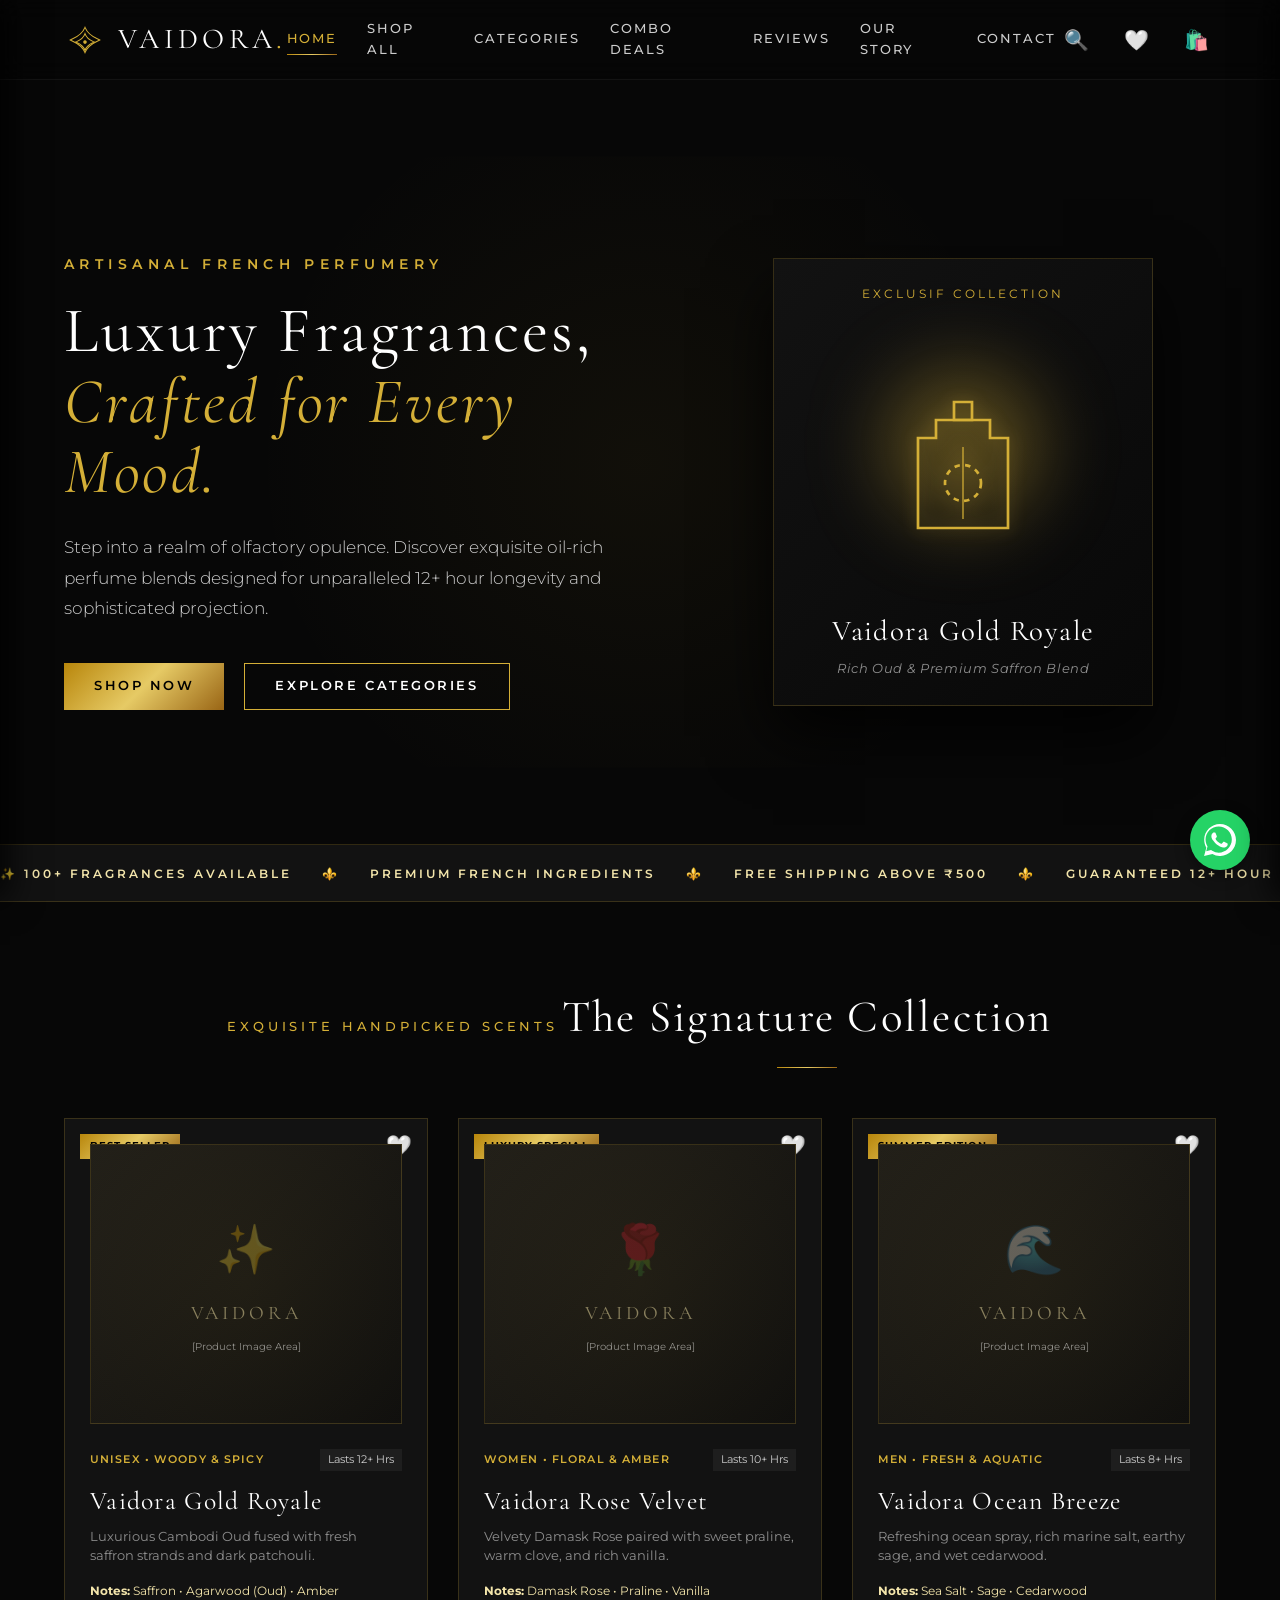
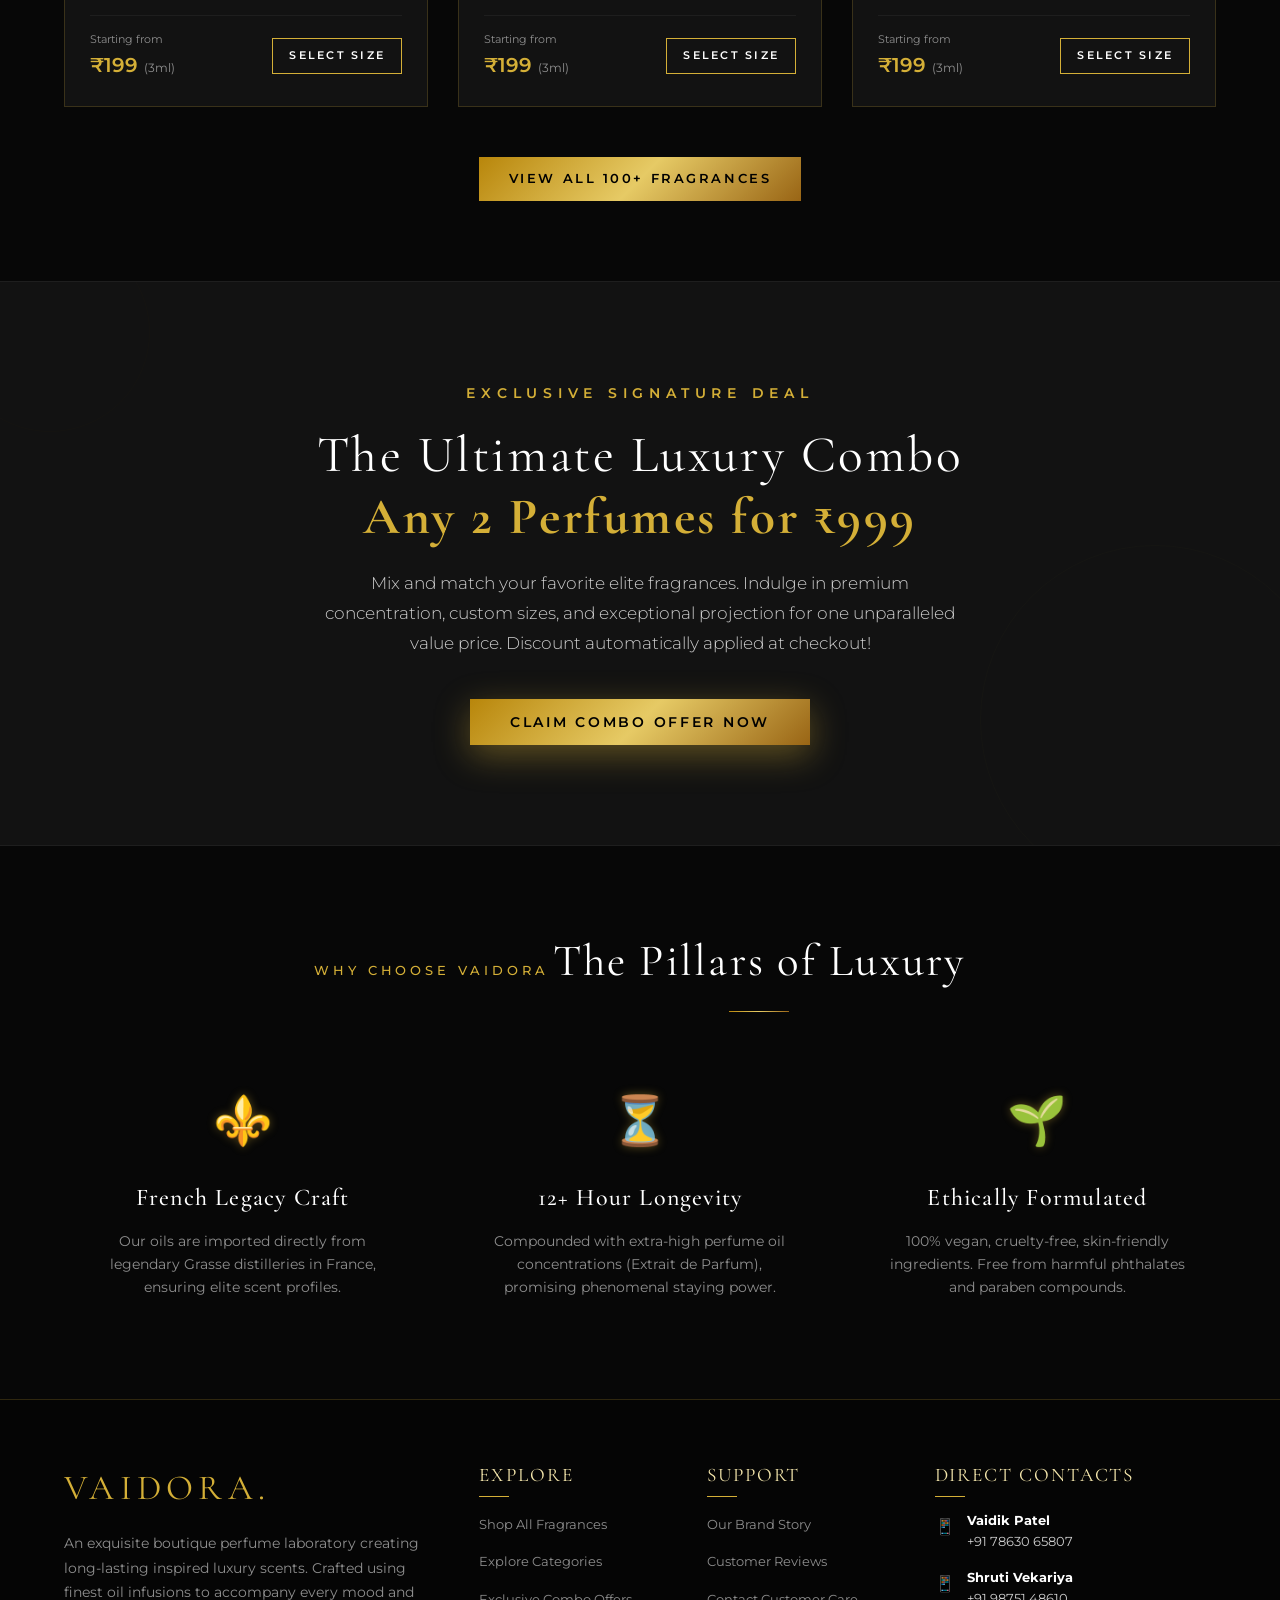
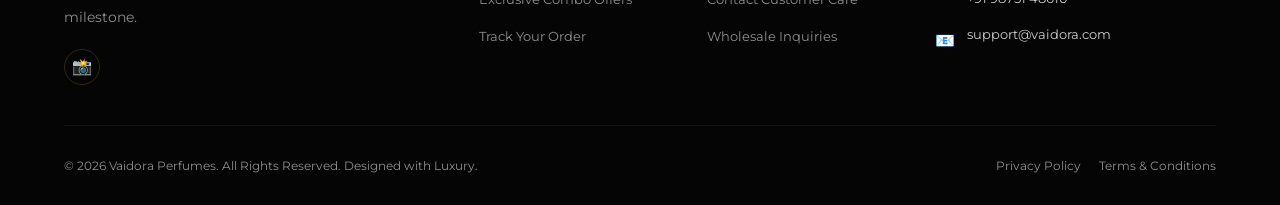
==== index.html @ 3ea2b698 "Move files to root of repository" ====
<!DOCTYPE html>
<html lang="en">
<head>
    <meta charset="UTF-8">
    <meta name="viewport" content="width=device-width, initial-scale=1.0">
    <title>Vaidora | Luxury Fragrances, Crafted for Every Mood</title>
    <meta name="description" content="Discover Vaidora's exquisite collection of premium, inspired, long-lasting luxury perfumes. Handcrafted fragrance blends of Oud, Rose, Amber & Fresh Citrus.">
    <!-- Premium Stylesheets -->
    <link rel="stylesheet" href="style.css">
</head>
<body>

    <!-- Unified Header -->
    <header>
        <div class="logo-container">
            <a href="index.html" style="display: flex; align-items: center; gap: 12px;">
                <!-- Decorative Gold Lotus Silhouette Inline SVG representing Logo -->
                <svg viewBox="0 0 100 100" style="width: 42px; height: 42px; fill: none; stroke: #D4AF37; stroke-width: 2.5;">
                    <path d="M50 20 C42 40 25 45 15 50 C25 55 42 60 50 80 C58 60 75 55 85 50 C75 45 58 40 50 20 Z" />
                    <path d="M50 35 C46 48 35 52 28 55 C35 58 46 62 50 75 C54 62 65 58 72 55 C65 52 54 48 50 35 Z" />
                    <circle cx="50" cy="55" r="3" fill="#D4AF37" />
                </svg>
                <div class="logo-text">Vaidora<span>.</span></div>
            </a>
        </div>

        <!-- Navigation Links -->
        <nav class="nav-menu">
            <a href="index.html" class="nav-link active">Home</a>
            <a href="shop.html" class="nav-link">Shop All</a>
            <a href="categories.html" class="nav-link">Categories</a>
            <a href="offers.html" class="nav-link">Combo Deals</a>
            <a href="reviews.html" class="nav-link">Reviews</a>
            <a href="about.html" class="nav-link">Our Story</a>
            <a href="contact.html" class="nav-link">Contact</a>
        </nav>

        <!-- Action Items -->
        <div class="header-actions">
            <button class="icon-btn search-trigger" aria-label="Search Collection">🔍</button>
            <button class="icon-btn wishlist-trigger" aria-label="Wishlist drawer">
                🤍<span class="badge wishlist-count">0</span>
            </button>
            <button class="icon-btn cart-trigger" aria-label="Cart drawer">
                🛍️<span class="badge cart-count">0</span>
            </button>
            <!-- Mobile Menu Toggle Button -->
            <button class="menu-toggle" aria-label="Toggle Navigation">
                <span></span>
                <span></span>
                <span></span>
            </button>
        </div>
    </header>

    <main>
        <!-- 1. Hero Section -->
        <section class="section section-dark" style="padding: 100px 5% 60px; min-height: 85vh; display: flex; align-items: center; position: relative; overflow: hidden; border-bottom:1px solid var(--border-gold);">
            <!-- Subtle Gold Radial Ambient Aura -->
            <div style="position: absolute; top: 50%; left: 50%; transform: translate(-50%, -50%); width: 80%; height: 80%; background: radial-gradient(circle, rgba(212, 175, 55, 0.05) 0%, transparent 65%); pointer-events: none; z-index: 1;"></div>
            
            <div style="width: 100%; display: grid; grid-template-columns: 1.2fr 1fr; gap: 40px; align-items: center; z-index: 2;">
                <div class="hero-left">
                    <span style="font-size: 0.85rem; color: var(--gold); text-transform: uppercase; letter-spacing: 0.4em; font-weight: 600; display: block; margin-bottom: 20px;">Artisanal French Perfumery</span>
                    <h1 style="font-size: clamp(3rem, 5vw, 4.8rem); line-height: 1.1; margin-bottom: 25px; color: var(--text-primary);">
                        Luxury Fragrances,<br>
                        <span style="color: var(--gold); font-style: italic;">Crafted for Every Mood.</span>
                    </h1>
                    <p style="font-size: 1.05rem; color: var(--text-secondary); max-width: 550px; margin-bottom: 40px; font-weight: 300; line-height: 1.8;">
                        Step into a realm of olfactory opulence. Discover exquisite oil-rich perfume blends designed for unparalleled 12+ hour longevity and sophisticated projection.
                    </p>
                    <div style="display: flex; gap: 20px; flex-wrap: wrap;">
                        <a href="shop.html" class="btn btn-primary">Shop Now</a>
                        <a href="categories.html" class="btn btn-secondary">Explore Categories</a>
                    </div>
                </div>

                <!-- Fallback Graphic Display for Perfume Hero bottle (Visual Placeholder) -->
                <div class="hero-right" style="position: relative; display: flex; justify-content: center;">
                    <div style="width: 380px; max-width: 100%; aspect-ratio: 0.85; border: 1px solid var(--border-gold); padding: 25px; background: linear-gradient(135deg, #121212 0%, #080808 100%); box-shadow: 0 30px 60px rgba(0,0,0,0.8); display: flex; flex-direction: column; justify-content: space-between; align-items: center; text-align: center; position: relative;">
                        <!-- Golden Glow behind visual -->
                        <div style="position:absolute; width:150px; height:150px; background:var(--gold-glow); filter:blur(40px); border-radius:50%; top:25%; pointer-events:none;"></div>
                        
                        <div style="font-size: 0.75rem; color: var(--gold); letter-spacing: 0.25em; text-transform: uppercase;">Exclusif Collection</div>
                        
                        <!-- Core elegant logo outline represent bottle shape inside -->
                        <div style="width: 180px; height: 180px; display:flex; align-items:center; justify-content:center; position:relative; margin: 20px 0;">
                            <svg viewBox="0 0 100 100" style="width: 100%; height: 100%; fill: none; stroke: #D4AF37; stroke-width: 1.5; filter: drop-shadow(0 0 8px var(--gold-glow));">
                                <path d="M35 30 L65 30 L65 40 L75 40 L75 90 L25 90 L25 40 L35 40 Z" />
                                <path d="M45 20 L55 20 L55 30 L45 30 Z" />
                                <circle cx="50" cy="65" r="10" stroke-dasharray="3" />
                                <path d="M50 45 L50 85" stroke-width="0.7" />
                            </svg>
                        </div>
                        
                        <div>
                            <h3 style="font-size: 1.8rem; color: var(--text-primary); margin-bottom: 5px;">Vaidora Gold Royale</h3>
                            <p style="font-size: 0.8rem; color: var(--text-muted); font-style: italic; letter-spacing: 0.05em;">Rich Oud & Premium Saffron Blend</p>
                        </div>
                    </div>
                </div>
            </div>
        </section>

        <!-- 2. Scrolling Credentials Highlight Ribbon -->
        <div style="background: var(--bg-card); border-bottom: 1px solid var(--border-gold); padding: 15px 0; overflow: hidden; white-space: nowrap;">
            <div style="display: inline-block; animation: scrollText 30s linear infinite; font-size: 0.75rem; font-weight: 600; letter-spacing: 0.25em; text-transform: uppercase; color: var(--gold-light);">
                ✨ 100+ FRAGRANCES AVAILABLE &nbsp;&nbsp;&nbsp;&nbsp;⚜️&nbsp;&nbsp;&nbsp;&nbsp;
                PREMIUM FRENCH INGREDIENTS &nbsp;&nbsp;&nbsp;&nbsp;⚜️&nbsp;&nbsp;&nbsp;&nbsp;
                FREE SHIPPING ABOVE ₹500 &nbsp;&nbsp;&nbsp;&nbsp;⚜️&nbsp;&nbsp;&nbsp;&nbsp;
                GUARANTEED 12+ HOUR LONGEVITY &nbsp;&nbsp;&nbsp;&nbsp;⚜️&nbsp;&nbsp;&nbsp;&nbsp;
                CASH ON DELIVERY (COD) AVAILABLE &nbsp;&nbsp;&nbsp;&nbsp;⚜️&nbsp;&nbsp;&nbsp;&nbsp;
                ✨ 100+ FRAGRANCES AVAILABLE &nbsp;&nbsp;&nbsp;&nbsp;⚜️&nbsp;&nbsp;&nbsp;&nbsp;
                PREMIUM FRENCH INGREDIENTS &nbsp;&nbsp;&nbsp;&nbsp;⚜️&nbsp;&nbsp;&nbsp;&nbsp;
                FREE SHIPPING ABOVE ₹500 &nbsp;&nbsp;&nbsp;&nbsp;⚜️&nbsp;&nbsp;&nbsp;&nbsp;
                GUARANTEED 12+ HOUR LONGEVITY
            </div>
        </div>
        
        <style>
            @keyframes scrollText {
                0% { transform: translate3d(0, 0, 0); }
                100% { transform: translate3d(-50%, 0, 0); }
            }
        </style>

        <!-- 3. Featured Bestsellers Section -->
        <section class="section section-dark">
            <div class="section-header">
                <span class="section-subtitle">Exquisite Handpicked Scents</span>
                <h2 class="section-title">The Signature Collection</h2>
            </div>

            <!-- Hand-crafted premium products catalog preview -->
            <div style="display: grid; grid-template-columns: repeat(auto-fit, minmax(300px, 1fr)); gap: 30px; margin-bottom: 50px;">
                <!-- Product Card 1: Gold Royale -->
                <div style="background: var(--bg-card); border: 1px solid var(--border-gold); padding: 25px; display: flex; flex-direction: column; justify-content: space-between; transition: var(--transition-smooth); position:relative;" onmouseover="this.style.borderColor='var(--gold)';" onmouseout="this.style.borderColor='var(--border-gold)';">
                    <span style="position: absolute; top: 15px; left: 15px; background: var(--gold-gradient); color: #000; font-size: 0.65rem; font-weight: 700; padding: 4px 10px; letter-spacing: 0.1em; text-transform: uppercase;">Best Seller</span>
                    <button class="wishlist-btn" onclick="toggleWishlist('gold_royale')" data-id="gold_royale" style="position: absolute; top: 15px; right: 15px; background: none; border: none; font-size: 1.3rem; cursor: pointer; color: white;">🤍</button>
                    
                    <div style="height: 280px; margin-bottom: 25px;">
                        <div class="perfume-placeholder">
                            <span class="placeholder-icon">✨</span>
                            <span class="placeholder-brand">Vaidora</span>
                            <div style="font-size: 0.65rem; color:var(--text-muted); margin-top:10px;">[Product Image Area]</div>
                        </div>
                    </div>

                    <div>
                        <div style="display: flex; justify-content: space-between; align-items: center; margin-bottom: 10px;">
                            <span style="font-size: 0.7rem; color: var(--gold); font-weight: 600; letter-spacing: 0.1em; text-transform: uppercase;">Unisex • Woody & Spicy</span>
                            <span style="font-size: 0.7rem; background:rgba(255,255,255,0.05); padding: 2px 8px; color: var(--text-secondary);">Lasts 12+ Hrs</span>
                        </div>
                        
                        <h3 style="font-size: 1.6rem; color: var(--text-primary); margin-bottom: 5px;">Vaidora Gold Royale</h3>
                        <p style="font-size: 0.8rem; color: var(--text-muted); margin-bottom: 15px; line-height: 1.5;">Luxurious Cambodi Oud fused with fresh saffron strands and dark patchouli.</p>
                        
                        <div style="font-size:0.75rem; color:var(--gold-light); margin-bottom:15px;">
                            <b>Notes:</b> Saffron • Agarwood (Oud) • Amber
                        </div>

                        <!-- Price display based on 3ml -->
                        <div style="display: flex; justify-content: space-between; align-items: center; padding-top: 15px; border-top: 1px solid var(--border-dark);">
                            <div>
                                <span style="font-size: 0.7rem; color: var(--text-muted); display: block;">Starting from</span>
                                <span style="font-size: 1.25rem; color: var(--gold); font-weight: 600;">₹199 <span style="font-size:0.75rem; color:var(--text-muted); font-weight:400;">(3ml)</span></span>
                            </div>
                            <a href="shop.html" class="btn btn-secondary" style="padding: 8px 16px; font-size: 0.7rem;">Select Size</a>
                        </div>
                    </div>
                </div>

                <!-- Product Card 2: Rose Velvet -->
                <div style="background: var(--bg-card); border: 1px solid var(--border-gold); padding: 25px; display: flex; flex-direction: column; justify-content: space-between; transition: var(--transition-smooth); position:relative;" onmouseover="this.style.borderColor='var(--gold)';" onmouseout="this.style.borderColor='var(--border-gold)';">
                    <span style="position: absolute; top: 15px; left: 15px; background: var(--gold-gradient); color: #000; font-size: 0.65rem; font-weight: 700; padding: 4px 10px; letter-spacing: 0.1em; text-transform: uppercase;">Luxury Special</span>
                    <button class="wishlist-btn" onclick="toggleWishlist('rose_velvet')" data-id="rose_velvet" style="position: absolute; top: 15px; right: 15px; background: none; border: none; font-size: 1.3rem; cursor: pointer; color: white;">🤍</button>

                    <div style="height: 280px; margin-bottom: 25px;">
                        <div class="perfume-placeholder">
                            <span class="placeholder-icon">🌹</span>
                            <span class="placeholder-brand">Vaidora</span>
                            <div style="font-size: 0.65rem; color:var(--text-muted); margin-top:10px;">[Product Image Area]</div>
                        </div>
                    </div>

                    <div>
                        <div style="display: flex; justify-content: space-between; align-items: center; margin-bottom: 10px;">
                            <span style="font-size: 0.7rem; color: var(--gold); font-weight: 600; letter-spacing: 0.1em; text-transform: uppercase;">Women • Floral & Amber</span>
                            <span style="font-size: 0.7rem; background:rgba(255,255,255,0.05); padding: 2px 8px; color: var(--text-secondary);">Lasts 10+ Hrs</span>
                        </div>
                        
                        <h3 style="font-size: 1.6rem; color: var(--text-primary); margin-bottom: 5px;">Vaidora Rose Velvet</h3>
                        <p style="font-size: 0.8rem; color: var(--text-muted); margin-bottom: 15px; line-height: 1.5;">Velvety Damask Rose paired with sweet praline, warm clove, and rich vanilla.</p>
                        
                        <div style="font-size:0.75rem; color:var(--gold-light); margin-bottom:15px;">
                            <b>Notes:</b> Damask Rose • Praline • Vanilla
                        </div>

                        <div style="display: flex; justify-content: space-between; align-items: center; padding-top: 15px; border-top: 1px solid var(--border-dark);">
                            <div>
                                <span style="font-size: 0.7rem; color: var(--text-muted); display: block;">Starting from</span>
                                <span style="font-size: 1.25rem; color: var(--gold); font-weight: 600;">₹199 <span style="font-size:0.75rem; color:var(--text-muted); font-weight:400;">(3ml)</span></span>
                            </div>
                            <a href="shop.html" class="btn btn-secondary" style="padding: 8px 16px; font-size: 0.7rem;">Select Size</a>
                        </div>
                    </div>
                </div>

                <!-- Product Card 3: Ocean Breeze -->
                <div style="background: var(--bg-card); border: 1px solid var(--border-gold); padding: 25px; display: flex; flex-direction: column; justify-content: space-between; transition: var(--transition-smooth); position:relative;" onmouseover="this.style.borderColor='var(--gold)';" onmouseout="this.style.borderColor='var(--border-gold)';">
                    <span style="position: absolute; top: 15px; left: 15px; background: var(--gold-gradient); color: #000; font-size: 0.65rem; font-weight: 700; padding: 4px 10px; letter-spacing: 0.1em; text-transform: uppercase;">Summer Edition</span>
                    <button class="wishlist-btn" onclick="toggleWishlist('ocean_breeze')" data-id="ocean_breeze" style="position: absolute; top: 15px; right: 15px; background: none; border: none; font-size: 1.3rem; cursor: pointer; color: white;">🤍</button>

                    <div style="height: 280px; margin-bottom: 25px;">
                        <div class="perfume-placeholder">
                            <span class="placeholder-icon">🌊</span>
                            <span class="placeholder-brand">Vaidora</span>
                            <div style="font-size: 0.65rem; color:var(--text-muted); margin-top:10px;">[Product Image Area]</div>
                        </div>
                    </div>

                    <div>
                        <div style="display: flex; justify-content: space-between; align-items: center; margin-bottom: 10px;">
                            <span style="font-size: 0.7rem; color: var(--gold); font-weight: 600; letter-spacing: 0.1em; text-transform: uppercase;">Men • Fresh & Aquatic</span>
                            <span style="font-size: 0.7rem; background:rgba(255,255,255,0.05); padding: 2px 8px; color: var(--text-secondary);">Lasts 8+ Hrs</span>
                        </div>
                        
                        <h3 style="font-size: 1.6rem; color: var(--text-primary); margin-bottom: 5px;">Vaidora Ocean Breeze</h3>
                        <p style="font-size: 0.8rem; color: var(--text-muted); margin-bottom: 15px; line-height: 1.5;">Refreshing ocean spray, rich marine salt, earthy sage, and wet cedarwood.</p>
                        
                        <div style="font-size:0.75rem; color:var(--gold-light); margin-bottom:15px;">
                            <b>Notes:</b> Sea Salt • Sage • Cedarwood
                        </div>

                        <div style="display: flex; justify-content: space-between; align-items: center; padding-top: 15px; border-top: 1px solid var(--border-dark);">
                            <div>
                                <span style="font-size: 0.7rem; color: var(--text-muted); display: block;">Starting from</span>
                                <span style="font-size: 1.25rem; color: var(--gold); font-weight: 600;">₹199 <span style="font-size:0.75rem; color:var(--text-muted); font-weight:400;">(3ml)</span></span>
                            </div>
                            <a href="shop.html" class="btn btn-secondary" style="padding: 8px 16px; font-size: 0.7rem;">Select Size</a>
                        </div>
                    </div>
                </div>
            </div>

            <div style="text-align: center;">
                <a href="shop.html" class="btn btn-primary">View All 100+ Fragrances</a>
            </div>
        </section>

        <!-- 4. Dynamic Promo Offer Banner (2 Perfumes for ₹999) -->
        <section class="section section-alt" style="position: relative; overflow: hidden; padding: 100px 5%;">
            <!-- Visual ambient decoration -->
            <div style="position: absolute; right: -50px; bottom: -50px; width: 350px; height: 350px; border: 1px solid var(--border-gold); border-radius: 50%; opacity: 0.1; pointer-events: none;"></div>
            <div style="position: absolute; left: -50px; top: -50px; width: 200px; height: 200px; border: 1px solid var(--border-gold); border-radius: 50%; opacity: 0.05; pointer-events: none;"></div>

            <div style="max-width: 900px; margin: 0 auto; text-align: center; position: z-index: 2;">
                <span style="font-size: 0.9rem; color: var(--gold); text-transform: uppercase; letter-spacing: 0.4em; font-weight: 600; display: block; margin-bottom: 20px;">Exclusive Signature Deal</span>
                
                <h2 style="font-size: clamp(2.2rem, 4vw, 3.8rem); line-height: 1.2; margin-bottom: 20px; font-family: var(--font-heading); color: var(--text-primary);">
                    The Ultimate Luxury Combo<br>
                    <span style="color: var(--gold); font-weight:700;">Any 2 Perfumes for ₹999</span>
                </h2>
                
                <p style="font-size: 1.05rem; color: var(--text-secondary); max-width: 650px; margin: 0 auto 40px; font-weight: 300; line-height: 1.8;">
                    Mix and match your favorite elite fragrances. Indulge in premium concentration, custom sizes, and exceptional projection for one unparalleled value price. Discount automatically applied at checkout!
                </p>

                <button onclick="triggerComboPromo()" class="btn btn-primary" style="padding: 15px 40px; font-size: 0.85rem; box-shadow: 0 10px 35px var(--gold-glow);">Claim Combo Offer Now</button>
            </div>
        </section>

        <!-- JavaScript helper to auto apply the combo deal and redirect -->
        <script>
            function triggerComboPromo() {
                // Set the active coupon in local storage
                localStorage.setItem("vaidora_active_coupon", "VAIDORA2");
                // Redirect user to the shop page
                window.location.href = "shop.html?promoApplied=VAIDORA2";
            }
        </script>

        <!-- 5. Brand Ethos Section -->
        <section class="section section-dark">
            <div class="section-header">
                <span class="section-subtitle">Why Choose Vaidora</span>
                <h2 class="section-title">The Pillars of Luxury</h2>
            </div>

            <div style="display: grid; grid-template-columns: repeat(auto-fit, minmax(250px, 1fr)); gap: 40px; text-align: center;">
                <!-- Pillar 1 -->
                <div style="padding: 20px;">
                    <div style="font-size: 3rem; color: var(--gold); margin-bottom: 20px; text-shadow: 0 0 10px var(--gold-glow);">⚜️</div>
                    <h3 style="font-size: 1.5rem; color: var(--text-primary); margin-bottom: 12px; font-weight: 500;">French Legacy Craft</h3>
                    <p style="font-size: 0.85rem; color: var(--text-muted); line-height: 1.7;">Our oils are imported directly from legendary Grasse distilleries in France, ensuring elite scent profiles.</p>
                </div>
                <!-- Pillar 2 -->
                <div style="padding: 20px;">
                    <div style="font-size: 3rem; color: var(--gold); margin-bottom: 20px; text-shadow: 0 0 10px var(--gold-glow);">⏳</div>
                    <h3 style="font-size: 1.5rem; color: var(--text-primary); margin-bottom: 12px; font-weight: 500;">12+ Hour Longevity</h3>
                    <p style="font-size: 0.85rem; color: var(--text-muted); line-height: 1.7;">Compounded with extra-high perfume oil concentrations (Extrait de Parfum), promising phenomenal staying power.</p>
                </div>
                <!-- Pillar 3 -->
                <div style="padding: 20px;">
                    <div style="font-size: 3rem; color: var(--gold); margin-bottom: 20px; text-shadow: 0 0 10px var(--gold-glow);">🌱</div>
                    <h3 style="font-size: 1.5rem; color: var(--text-primary); margin-bottom: 12px; font-weight: 500;">Ethically Formulated</h3>
                    <p style="font-size: 0.85rem; color: var(--text-muted); line-height: 1.7;">100% vegan, cruelty-free, skin-friendly ingredients. Free from harmful phthalates and paraben compounds.</p>
                </div>
            </div>
        </section>
    </main>

    <!-- Unified Footer -->
    <footer>
        <div class="footer-grid">
            <!-- Col 1: Brand Info -->
            <div class="footer-about">
                <div class="footer-logo">Vaidora<span>.</span></div>
                <p>An exquisite boutique perfume laboratory creating long-lasting inspired luxury scents. Crafted using finest oil infusions to accompany every mood and milestone.</p>
                <div class="social-links">
                    <a href="https://instagram.com/vaidora.perfume" target="_blank" class="social-btn" aria-label="Follow us on Instagram">📸</a>
                </div>
            </div>
            
            <!-- Col 2: Navigation Links -->
            <div>
                <h4 class="footer-title">Explore</h4>
                <ul class="footer-links">
                    <li><a href="shop.html">Shop All Fragrances</a></li>
                    <li><a href="categories.html">Explore Categories</a></li>
                    <li><a href="offers.html">Exclusive Combo Offers</a></li>
                    <li><a href="tracking.html">Track Your Order</a></li>
                </ul>
            </div>

            <!-- Col 3: Customer Care -->
            <div>
                <h4 class="footer-title">Support</h4>
                <ul class="footer-links">
                    <li><a href="about.html">Our Brand Story</a></li>
                    <li><a href="reviews.html">Customer Reviews</a></li>
                    <li><a href="contact.html">Contact Customer Care</a></li>
                    <li><a href="contact.html">Wholesale Inquiries</a></li>
                </ul>
            </div>

            <!-- Col 4: Contacts & Address -->
            <div>
                <h4 class="footer-title">Direct Contacts</h4>
                <div class="footer-contact-item">
                    <span class="footer-contact-icon">📱</span>
                    <div>
                        <strong style="display:block; color:var(--text-primary); font-size:0.8rem;">Vaidik Patel</strong>
                        <a href="https://wa.me/917863065807" target="_blank" style="font-size:0.8rem;">+91 78630 65807</a>
                    </div>
                </div>
                <div class="footer-contact-item">
                    <span class="footer-contact-icon">📱</span>
                    <div>
                        <strong style="display:block; color:var(--text-primary); font-size:0.8rem;">Shruti Vekariya</strong>
                        <a href="https://wa.me/919875148610" target="_blank" style="font-size:0.8rem;">+91 98751 48610</a>
                    </div>
                </div>
                <div class="footer-contact-item" style="margin-top:15px;">
                    <span class="footer-contact-icon">📧</span>
                    <a href="mailto:support@vaidora.com" style="font-size:0.8rem;">support@vaidora.com</a>
                </div>
            </div>
        </div>

        <div class="footer-bottom">
            <p>&copy; 2026 Vaidora Perfumes. All Rights Reserved. Designed with Luxury.</p>
            <p>
                <a href="#" style="margin-right:15px;">Privacy Policy</a>
                <a href="#">Terms & Conditions</a>
            </p>
        </div>
    </footer>

    <!-- Shared Scripts -->
    <script src="shared.js"></script>
</body>
</html>
---- style.css ----
/* 
   Vaidora Luxury Perfume Store
   Global Design System & Stylesheet (Vanilla CSS)
*/

@import url('https://fonts.googleapis.com/css2?family=Cormorant+Garamond:ital,wght@0,300;0,400;0,600;0,700;1,400&family=Montserrat:wght@200;300;400;500;600;700&display=swap');

:root {
    /* Color Palette */
    --bg-dark: #070707;
    --bg-card: #121212;
    --bg-card-hover: #1c1c1c;
    --bg-input: #151515;
    
    --gold: #D4AF37;
    --gold-light: #F3E5AB;
    --gold-dark: #AA7C11;
    --gold-glow: rgba(212, 175, 55, 0.4);
    
    --gold-gradient: linear-gradient(135deg, #b8860b 0%, #e6ca65 50%, #996515 100%);
    --dark-gradient: linear-gradient(180deg, #121212 0%, #070707 100%);
    
    --text-primary: #FFFFFF;
    --text-secondary: #CCCCCC;
    --text-muted: #8E8E8E;
    
    --border-gold: rgba(212, 175, 55, 0.2);
    --border-gold-focus: rgba(212, 175, 55, 0.6);
    --border-dark: rgba(255, 255, 255, 0.05);
    
    /* Fonts */
    --font-heading: 'Cormorant Garamond', serif;
    --font-body: 'Montserrat', sans-serif;
    
    /* Transition times */
    --transition-smooth: all 0.4s cubic-bezier(0.25, 0.8, 0.25, 1);
    --transition-fast: all 0.2s ease;
    
    /* Z-index levels */
    --z-header: 100;
    --z-drawer: 200;
    --z-modal: 300;
    --z-toast: 400;
}

/* Base Resets */
* {
    margin: 0;
    padding: 0;
    box-sizing: border-box;
}

html {
    scroll-behavior: smooth;
    font-size: 16px;
    background-color: var(--bg-dark);
    color: var(--text-primary);
}

body {
    font-family: var(--font-body);
    line-height: 1.6;
    overflow-x: hidden;
}

/* Typography styles */
h1, h2, h3, h4, h5, h6 {
    font-family: var(--font-heading);
    font-weight: 400;
    letter-spacing: 0.05em;
    color: var(--text-primary);
}

a {
    color: inherit;
    text-decoration: none;
    transition: var(--transition-fast);
}

img {
    max-width: 100%;
    height: auto;
    display: block;
}

/* Dynamic Image Placeholder Styles (For Luxury Fallback) */
.perfume-placeholder {
    width: 100%;
    height: 100%;
    background: linear-gradient(135deg, #1f1d18 0%, #0d0d0d 100%);
    border: 1px solid var(--border-gold);
    display: flex;
    flex-direction: column;
    align-items: center;
    justify-content: center;
    position: relative;
    overflow: hidden;
    aspect-ratio: 1;
}

.perfume-placeholder::after {
    content: '';
    position: absolute;
    top: -50%;
    left: -50%;
    width: 200%;
    height: 200%;
    background: radial-gradient(circle, rgba(212,175,55,0.06) 0%, transparent 70%);
    pointer-events: none;
}

.placeholder-icon {
    font-family: var(--font-heading);
    font-size: 3rem;
    color: var(--gold);
    opacity: 0.3;
    margin-bottom: 0.5rem;
}

.placeholder-brand {
    font-family: var(--font-heading);
    font-size: 1.2rem;
    letter-spacing: 0.2em;
    color: var(--gold-light);
    opacity: 0.5;
    text-transform: uppercase;
}

/* Sticky Header with Backdrop Blur */
header {
    position: fixed;
    top: 0;
    left: 0;
    width: 100%;
    height: 80px;
    background: rgba(7, 7, 7, 0.85);
    backdrop-filter: blur(12px);
    -webkit-backdrop-filter: blur(12px);
    border-bottom: 1px solid var(--border-dark);
    display: flex;
    align-items: center;
    justify-content: space-between;
    padding: 0 5%;
    z-index: var(--z-header);
    transition: var(--transition-smooth);
}

header.scrolled {
    height: 70px;
    background: rgba(7, 7, 7, 0.95);
    box-shadow: 0 10px 30px rgba(0,0,0,0.5);
    border-bottom: 1px solid var(--border-gold);
}

.logo-container {
    display: flex;
    align-items: center;
    gap: 10px;
}

.logo-img {
    height: 45px;
    width: auto;
    object-fit: contain;
}

.logo-text {
    font-family: var(--font-heading);
    font-size: 1.8rem;
    letter-spacing: 0.15em;
    font-weight: 400;
    color: var(--text-primary);
    text-transform: uppercase;
}

.logo-text span {
    color: var(--gold);
}

/* Nav Menu */
.nav-menu {
    display: flex;
    align-items: center;
    gap: 30px;
}

.nav-link {
    font-size: 0.8rem;
    font-weight: 500;
    letter-spacing: 0.15em;
    text-transform: uppercase;
    color: var(--text-secondary);
    position: relative;
    padding: 5px 0;
}

.nav-link::after {
    content: '';
    position: absolute;
    bottom: 0;
    left: 0;
    width: 0;
    height: 1px;
    background: var(--gold-gradient);
    transition: var(--transition-smooth);
}

.nav-link:hover {
    color: var(--gold);
}

.nav-link:hover::after,
.nav-link.active::after {
    width: 100%;
}

.nav-link.active {
    color: var(--gold);
}

/* Header Utilities */
.header-actions {
    display: flex;
    align-items: center;
    gap: 20px;
}

.icon-btn {
    background: none;
    border: none;
    color: var(--text-primary);
    font-size: 1.25rem;
    cursor: pointer;
    position: relative;
    transition: var(--transition-fast);
    display: flex;
    align-items: center;
    justify-content: center;
    width: 40px;
    height: 40px;
    border-radius: 50%;
    border: 1px solid transparent;
}

.icon-btn:hover {
    color: var(--gold);
    border-color: var(--border-gold);
    background: rgba(212, 175, 55, 0.05);
}

.badge {
    position: absolute;
    top: 2px;
    right: 2px;
    background: var(--gold-gradient);
    color: var(--bg-dark);
    font-size: 0.7rem;
    font-weight: 700;
    width: 18px;
    height: 18px;
    border-radius: 50%;
    display: flex;
    align-items: center;
    justify-content: center;
    border: 1px solid var(--bg-dark);
}

/* Hamburger menu */
.menu-toggle {
    display: none;
    flex-direction: column;
    justify-content: space-between;
    width: 24px;
    height: 18px;
    background: none;
    border: none;
    cursor: pointer;
}

.menu-toggle span {
    display: block;
    width: 100%;
    height: 2px;
    background-color: var(--text-primary);
    transition: var(--transition-fast);
}

/* Universal Page Containers */
main {
    margin-top: 80px; /* Accounts for fixed header */
    min-height: calc(100vh - 80px - 350px); /* 350px footer estimate */
}

/* Premium Buttons & CTAs */
.btn {
    display: inline-flex;
    align-items: center;
    justify-content: center;
    padding: 12px 30px;
    font-family: var(--font-body);
    font-size: 0.8rem;
    font-weight: 600;
    letter-spacing: 0.2em;
    text-transform: uppercase;
    border-radius: 0;
    cursor: pointer;
    transition: var(--transition-smooth);
    position: relative;
    overflow: hidden;
}

.btn-primary {
    background: var(--gold-gradient);
    color: #000;
    border: none;
}

.btn-primary::before {
    content: '';
    position: absolute;
    top: 0;
    left: -100%;
    width: 100%;
    height: 100%;
    background: linear-gradient(90deg, transparent, rgba(255, 255, 255, 0.4), transparent);
    transition: 0.5s;
}

.btn-primary:hover::before {
    left: 100%;
}

.btn-primary:hover {
    box-shadow: 0 0 20px var(--gold-glow);
    transform: translateY(-2px);
}

.btn-secondary {
    background: transparent;
    color: var(--text-primary);
    border: 1px solid var(--gold);
}

.btn-secondary:hover {
    background: var(--gold);
    color: #000;
    box-shadow: 0 0 15px var(--gold-glow);
    transform: translateY(-2px);
}

.btn-link {
    background: transparent;
    color: var(--gold);
    border: none;
    border-bottom: 1px solid var(--gold);
    padding: 2px 0;
    font-size: 0.75rem;
    letter-spacing: 0.1em;
}

.btn-link:hover {
    color: var(--gold-light);
    border-color: var(--gold-light);
}

/* Luxury Sections Styling */
.section {
    padding: 80px 5%;
}

.section-dark {
    background-color: var(--bg-dark);
}

.section-alt {
    background-color: var(--bg-card);
    border-top: 1px solid var(--border-dark);
    border-bottom: 1px solid var(--border-dark);
}

.section-header {
    text-align: center;
    margin-bottom: 50px;
    position: relative;
}

.section-subtitle {
    font-size: 0.8rem;
    color: var(--gold);
    text-transform: uppercase;
    letter-spacing: 0.3em;
    margin-bottom: 10px;
    font-weight: 500;
}

.section-title {
    font-size: 2.8rem;
    color: var(--text-primary);
    position: relative;
    display: inline-block;
    padding-bottom: 15px;
}

.section-title::after {
    content: '';
    position: absolute;
    bottom: 0;
    left: 50%;
    transform: translateX(-50%);
    width: 60px;
    height: 1px;
    background: var(--gold-gradient);
}

/* Sliding Side Drawers (Cart and Wishlist) */
.drawer-overlay {
    position: fixed;
    top: 0;
    left: 0;
    width: 100%;
    height: 100%;
    background: rgba(0, 0, 0, 0.7);
    backdrop-filter: blur(5px);
    z-index: var(--z-drawer);
    opacity: 0;
    pointer-events: none;
    transition: var(--transition-smooth);
}

.drawer-overlay.active {
    opacity: 1;
    pointer-events: auto;
}

.drawer {
    position: fixed;
    top: 0;
    right: -450px;
    width: 450px;
    max-width: 100%;
    height: 100%;
    background: var(--bg-card);
    border-left: 1px solid var(--border-gold);
    box-shadow: -10px 0 30px rgba(0, 0, 0, 0.8);
    z-index: calc(var(--z-drawer) + 1);
    display: flex;
    flex-direction: column;
    transition: var(--transition-smooth);
}

.drawer.active {
    right: 0;
}

.drawer-left {
    left: -450px;
    right: auto;
    border-left: none;
    border-right: 1px solid var(--border-gold);
    box-shadow: 10px 0 30px rgba(0, 0, 0, 0.8);
}

.drawer-left.active {
    left: 0;
}

.drawer-header {
    padding: 25px;
    border-bottom: 1px solid var(--border-dark);
    display: flex;
    align-items: center;
    justify-content: space-between;
}

.drawer-title {
    font-size: 1.8rem;
    color: var(--gold-light);
}

.drawer-close {
    background: none;
    border: none;
    color: var(--text-primary);
    font-size: 1.5rem;
    cursor: pointer;
    transition: var(--transition-fast);
}

.drawer-close:hover {
    color: var(--gold);
}

.drawer-content {
    flex: 1;
    overflow-y: auto;
    padding: 25px;
}

.drawer-footer {
    padding: 25px;
    border-top: 1px solid var(--border-dark);
    background: var(--bg-dark);
}

/* Empty drawer states */
.empty-state {
    text-align: center;
    padding: 50px 0;
    color: var(--text-muted);
}

.empty-state-icon {
    font-size: 3rem;
    color: var(--gold);
    opacity: 0.3;
    margin-bottom: 20px;
}

/* Drawer Cart/Wishlist Items */
.drawer-item {
    display: flex;
    gap: 15px;
    padding-bottom: 20px;
    margin-bottom: 20px;
    border-bottom: 1px solid var(--border-dark);
}

.drawer-item-img {
    width: 80px;
    height: 80px;
    border: 1px solid var(--border-gold);
    flex-shrink: 0;
}

.drawer-item-details {
    flex: 1;
    display: flex;
    flex-direction: column;
    justify-content: space-between;
}

.drawer-item-name {
    font-family: var(--font-heading);
    font-size: 1.15rem;
    color: var(--text-primary);
}

.drawer-item-meta {
    font-size: 0.75rem;
    color: var(--text-muted);
    margin: 3px 0;
}

.drawer-item-price {
    color: var(--gold);
    font-weight: 500;
    font-size: 0.95rem;
}

.drawer-item-actions {
    display: flex;
    align-items: center;
    justify-content: space-between;
    margin-top: 8px;
}

.qty-control {
    display: flex;
    align-items: center;
    border: 1px solid var(--border-gold);
    height: 30px;
    background: var(--bg-dark);
}

.qty-btn {
    background: none;
    border: none;
    color: var(--text-primary);
    width: 25px;
    height: 100%;
    cursor: pointer;
    transition: var(--transition-fast);
    display: flex;
    align-items: center;
    justify-content: center;
}

.qty-btn:hover {
    color: var(--gold);
}

.qty-input {
    width: 30px;
    height: 100%;
    border: none;
    border-left: 1px solid var(--border-gold);
    border-right: 1px solid var(--border-gold);
    background: transparent;
    color: var(--text-primary);
    text-align: center;
    font-size: 0.8rem;
    font-family: var(--font-body);
}

.remove-btn {
    background: none;
    border: none;
    color: var(--text-muted);
    font-size: 0.8rem;
    cursor: pointer;
    display: flex;
    align-items: center;
    gap: 5px;
}

.remove-btn:hover {
    color: #ff4d4d;
}

/* Coupon & Cost breakdown in Cart Drawer */
.cart-summary-row {
    display: flex;
    justify-content: space-between;
    margin-bottom: 10px;
    font-size: 0.9rem;
}

.cart-summary-row.total {
    margin-top: 15px;
    padding-top: 15px;
    border-top: 1px solid var(--border-gold);
    font-size: 1.2rem;
    font-weight: 600;
    color: var(--gold-light);
}

.coupon-section {
    margin-bottom: 20px;
}

.coupon-input-group {
    display: flex;
    border: 1px solid var(--border-gold);
}

.coupon-input {
    flex: 1;
    background: var(--bg-dark);
    border: none;
    color: var(--text-primary);
    padding: 10px;
    font-family: var(--font-body);
    font-size: 0.8rem;
}

.coupon-input:focus {
    outline: none;
}

.coupon-btn {
    background: var(--gold-gradient);
    color: #000;
    border: none;
    padding: 0 15px;
    cursor: pointer;
    font-size: 0.75rem;
    font-weight: 600;
    letter-spacing: 0.1em;
    text-transform: uppercase;
}

.coupon-message {
    font-size: 0.75rem;
    margin-top: 5px;
    display: none;
}

.coupon-message.success {
    color: #4caf50;
    display: block;
}

.coupon-message.error {
    color: #f44336;
    display: block;
}

/* Premium Modals (Checkout & Notifications) */
.modal-overlay {
    position: fixed;
    top: 0;
    left: 0;
    width: 100%;
    height: 100%;
    background: rgba(0, 0, 0, 0.85);
    backdrop-filter: blur(8px);
    z-index: var(--z-modal);
    display: flex;
    align-items: center;
    justify-content: center;
    opacity: 0;
    pointer-events: none;
    transition: var(--transition-smooth);
    padding: 20px;
}

.modal-overlay.active {
    opacity: 1;
    pointer-events: auto;
}

.modal-box {
    background: var(--bg-card);
    border: 1px solid var(--border-gold);
    width: 600px;
    max-width: 100%;
    max-height: 90vh;
    overflow-y: auto;
    position: relative;
    box-shadow: 0 20px 50px rgba(0,0,0,0.9);
    transition: var(--transition-smooth);
    transform: translateY(30px);
}

.modal-overlay.active .modal-box {
    transform: translateY(0);
}

.modal-close {
    position: absolute;
    top: 20px;
    right: 20px;
    background: none;
    border: none;
    color: var(--text-primary);
    font-size: 1.5rem;
    cursor: pointer;
    z-index: 10;
}

.modal-close:hover {
    color: var(--gold);
}

.modal-body {
    padding: 40px;
}

/* Checkout Form Layout */
.checkout-title {
    font-size: 2.2rem;
    text-align: center;
    color: var(--gold);
    margin-bottom: 30px;
}

.form-group {
    margin-bottom: 20px;
}

.form-row {
    display: flex;
    gap: 20px;
}

.form-row .form-group {
    flex: 1;
}

.form-label {
    display: block;
    font-size: 0.75rem;
    font-weight: 600;
    letter-spacing: 0.1em;
    text-transform: uppercase;
    color: var(--gold-light);
    margin-bottom: 8px;
}

.form-control {
    width: 100%;
    background: var(--bg-input);
    border: 1px solid var(--border-dark);
    color: var(--text-primary);
    padding: 12px 15px;
    font-family: var(--font-body);
    font-size: 0.9rem;
    transition: var(--transition-fast);
}

.form-control:focus {
    outline: none;
    border-color: var(--border-gold-focus);
    box-shadow: 0 0 5px rgba(212, 175, 55, 0.2);
}

/* Payment Method Choices */
.payment-selector {
    display: grid;
    grid-template-columns: 1fr 1fr;
    gap: 20px;
    margin-top: 15px;
    margin-bottom: 25px;
}

.payment-option {
    border: 1px solid var(--border-dark);
    padding: 20px;
    text-align: center;
    cursor: pointer;
    background: var(--bg-input);
    transition: var(--transition-smooth);
}

.payment-option:hover {
    border-color: var(--border-gold);
    background: rgba(212,175,55,0.02);
}

.payment-option.active {
    border-color: var(--gold);
    background: rgba(212,175,55,0.05);
}

.payment-option-title {
    font-size: 1.1rem;
    color: var(--text-primary);
    margin-bottom: 5px;
}

.payment-option-desc {
    font-size: 0.7rem;
    color: var(--text-muted);
}

/* Razorpay UPI / Online Mock Panel */
.upi-panel {
    display: none;
    text-align: center;
    border: 1px solid var(--border-gold);
    background: var(--bg-dark);
    padding: 25px;
    margin-bottom: 25px;
}

.upi-panel.active {
    display: block;
}

.upi-qr-placeholder {
    width: 160px;
    height: 160px;
    background: #fff;
    margin: 0 auto 15px;
    padding: 10px;
    display: flex;
    align-items: center;
    justify-content: center;
    position: relative;
}

.upi-qr-placeholder img {
    max-width: 100%;
}

.upi-verify-loading {
    display: inline-block;
    width: 20px;
    height: 20px;
    border: 2px solid var(--gold);
    border-radius: 50%;
    border-top-color: transparent;
    animation: spin 1s linear infinite;
    margin-right: 8px;
    vertical-align: middle;
}

@keyframes spin {
    to { transform: rotate(360deg); }
}

/* Success Modal Details */
.success-card {
    text-align: center;
}

.success-icon {
    font-size: 4rem;
    color: var(--gold);
    margin-bottom: 20px;
}

.success-title {
    font-size: 2.2rem;
    color: var(--text-primary);
    margin-bottom: 10px;
}

.order-id-display {
    display: inline-block;
    padding: 10px 20px;
    border: 1px dashed var(--gold);
    font-family: monospace;
    font-size: 1.2rem;
    color: var(--gold-light);
    background: var(--bg-input);
    margin: 15px 0 25px;
}

.success-actions {
    display: flex;
    justify-content: center;
    gap: 15px;
    flex-wrap: wrap;
}

/* Floating WhatsApp Widget */
.whatsapp-widget {
    position: fixed;
    bottom: 30px;
    right: 30px;
    width: 60px;
    height: 60px;
    background-color: #25d366;
    border-radius: 50%;
    box-shadow: 0 5px 15px rgba(0, 0, 0, 0.4);
    display: flex;
    align-items: center;
    justify-content: center;
    z-index: 90;
    transition: var(--transition-smooth);
    color: white;
    font-size: 2rem;
}

.whatsapp-widget:hover {
    transform: scale(1.1) rotate(10deg);
    box-shadow: 0 8px 25px rgba(37, 211, 102, 0.5);
}

/* Universal Page Footer */
footer {
    background-color: #050505;
    border-top: 1px solid var(--border-gold);
    padding: 60px 5% 30px;
    color: var(--text-secondary);
}

.footer-grid {
    display: grid;
    grid-template-columns: 2fr 1fr 1fr 1.5fr;
    gap: 40px;
    margin-bottom: 40px;
}

.footer-about .footer-logo {
    font-family: var(--font-heading);
    font-size: 2.2rem;
    letter-spacing: 0.15em;
    color: var(--gold);
    text-transform: uppercase;
    margin-bottom: 15px;
}

.footer-about p {
    font-size: 0.85rem;
    color: var(--text-muted);
    line-height: 1.8;
}

.footer-title {
    font-size: 1.2rem;
    color: var(--gold-light);
    text-transform: uppercase;
    letter-spacing: 0.1em;
    margin-bottom: 20px;
    position: relative;
}

.footer-title::after {
    content: '';
    position: absolute;
    bottom: -6px;
    left: 0;
    width: 30px;
    height: 1px;
    background: var(--gold);
}

.footer-links {
    list-style: none;
}

.footer-links li {
    margin-bottom: 12px;
}

.footer-links a {
    font-size: 0.8rem;
    color: var(--text-muted);
}

.footer-links a:hover {
    color: var(--gold);
    padding-left: 5px;
}

.footer-contact-item {
    display: flex;
    align-items: flex-start;
    gap: 12px;
    margin-bottom: 15px;
    font-size: 0.85rem;
}

.footer-contact-item a:hover {
    color: var(--gold);
}

.footer-contact-icon {
    color: var(--gold);
    margin-top: 3px;
    font-size: 1rem;
}

.social-links {
    display: flex;
    gap: 15px;
    margin-top: 20px;
}

.social-btn {
    width: 36px;
    height: 36px;
    border-radius: 50%;
    border: 1px solid var(--border-gold);
    display: flex;
    align-items: center;
    justify-content: center;
    color: var(--text-primary);
    transition: var(--transition-fast);
}

.social-btn:hover {
    background: var(--gold);
    color: #000;
    box-shadow: 0 0 10px var(--gold-glow);
    transform: translateY(-3px);
}

.footer-bottom {
    border-top: 1px solid var(--border-dark);
    padding-top: 30px;
    text-align: center;
    font-size: 0.75rem;
    color: var(--text-muted);
    display: flex;
    justify-content: space-between;
    align-items: center;
}

/* Toast Messages */
.toast-container {
    position: fixed;
    bottom: 30px;
    left: 30px;
    z-index: var(--z-toast);
    display: flex;
    flex-direction: column;
    gap: 10px;
}

.toast {
    background: var(--bg-card);
    border-left: 4px solid var(--gold);
    border-top: 1px solid var(--border-dark);
    border-right: 1px solid var(--border-dark);
    border-bottom: 1px solid var(--border-dark);
    color: var(--text-primary);
    padding: 15px 25px;
    box-shadow: 0 10px 30px rgba(0,0,0,0.5);
    font-size: 0.85rem;
    font-weight: 500;
    display: flex;
    align-items: center;
    gap: 12px;
    transform: translateX(-120%);
    transition: transform 0.4s cubic-bezier(0.175, 0.885, 0.32, 1.275);
}

.toast.show {
    transform: translateX(0);
}

.toast-success-icon {
    color: var(--gold);
}

/* Responsiveness adjustments */
@media (max-width: 992px) {
    .footer-grid {
        grid-template-columns: 1fr 1fr;
    }
}

@media (max-width: 768px) {
    header {
        padding: 0 20px;
    }
    
    .logo-text {
        font-size: 1.4rem;
    }
    
    .nav-menu {
        position: fixed;
        top: 80px;
        left: -100%;
        width: 100%;
        height: calc(100vh - 80px);
        background: var(--bg-dark);
        flex-direction: column;
        justify-content: flex-start;
        padding-top: 50px;
        gap: 30px;
        transition: var(--transition-smooth);
        border-top: 1px solid var(--border-dark);
    }
    
    .nav-menu.active {
        left: 0;
    }
    
    .menu-toggle {
        display: flex;
    }
    
    .menu-toggle.active span:nth-child(1) {
        transform: translateY(8px) rotate(45deg);
    }
    
    .menu-toggle.active span:nth-child(2) {
        opacity: 0;
    }
    
    .menu-toggle.active span:nth-child(3) {
        transform: translateY(-8px) rotate(-45deg);
    }
    
    .section-title {
        font-size: 2.2rem;
    }
    
    .footer-grid {
        grid-template-columns: 1fr;
        gap: 30px;
    }
    
    .footer-bottom {
        flex-direction: column;
        gap: 15px;
        text-align: center;
    }
    
    .payment-selector {
        grid-template-columns: 1fr;
        gap: 10px;
    }
}
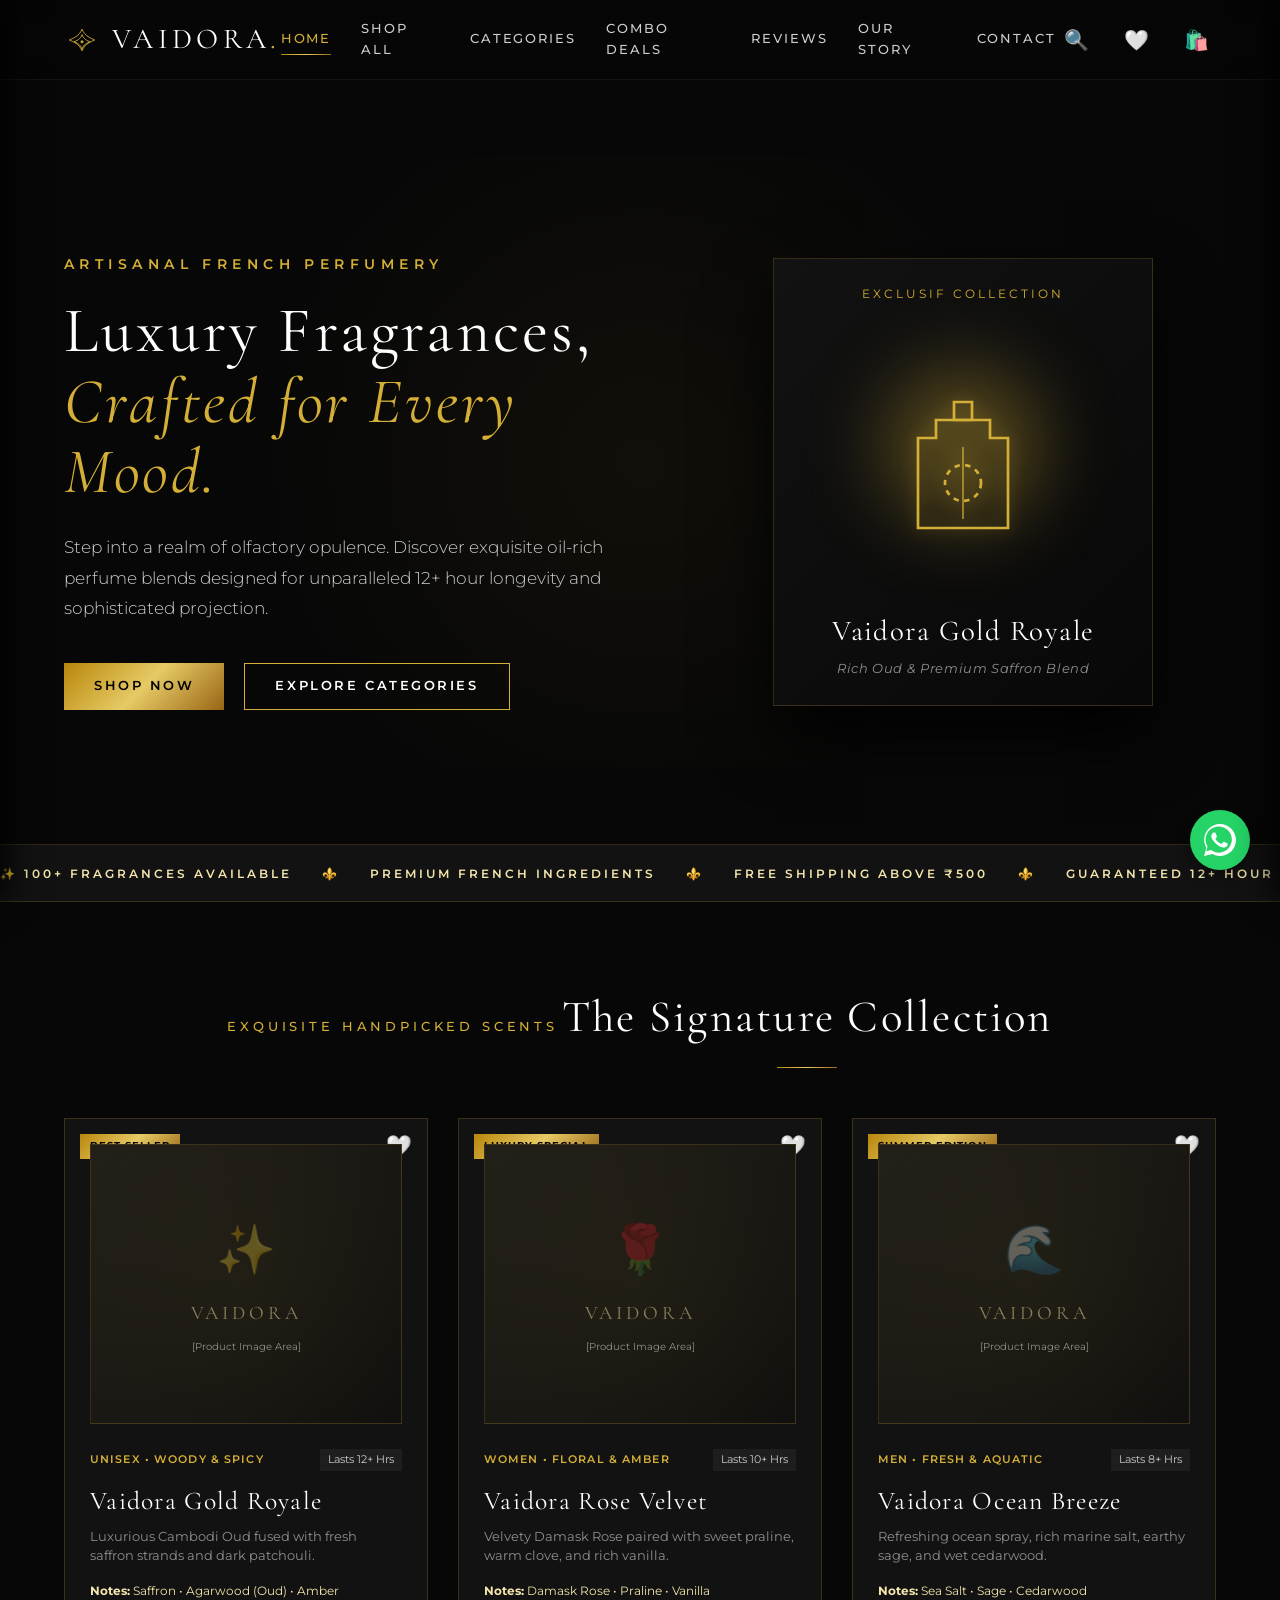
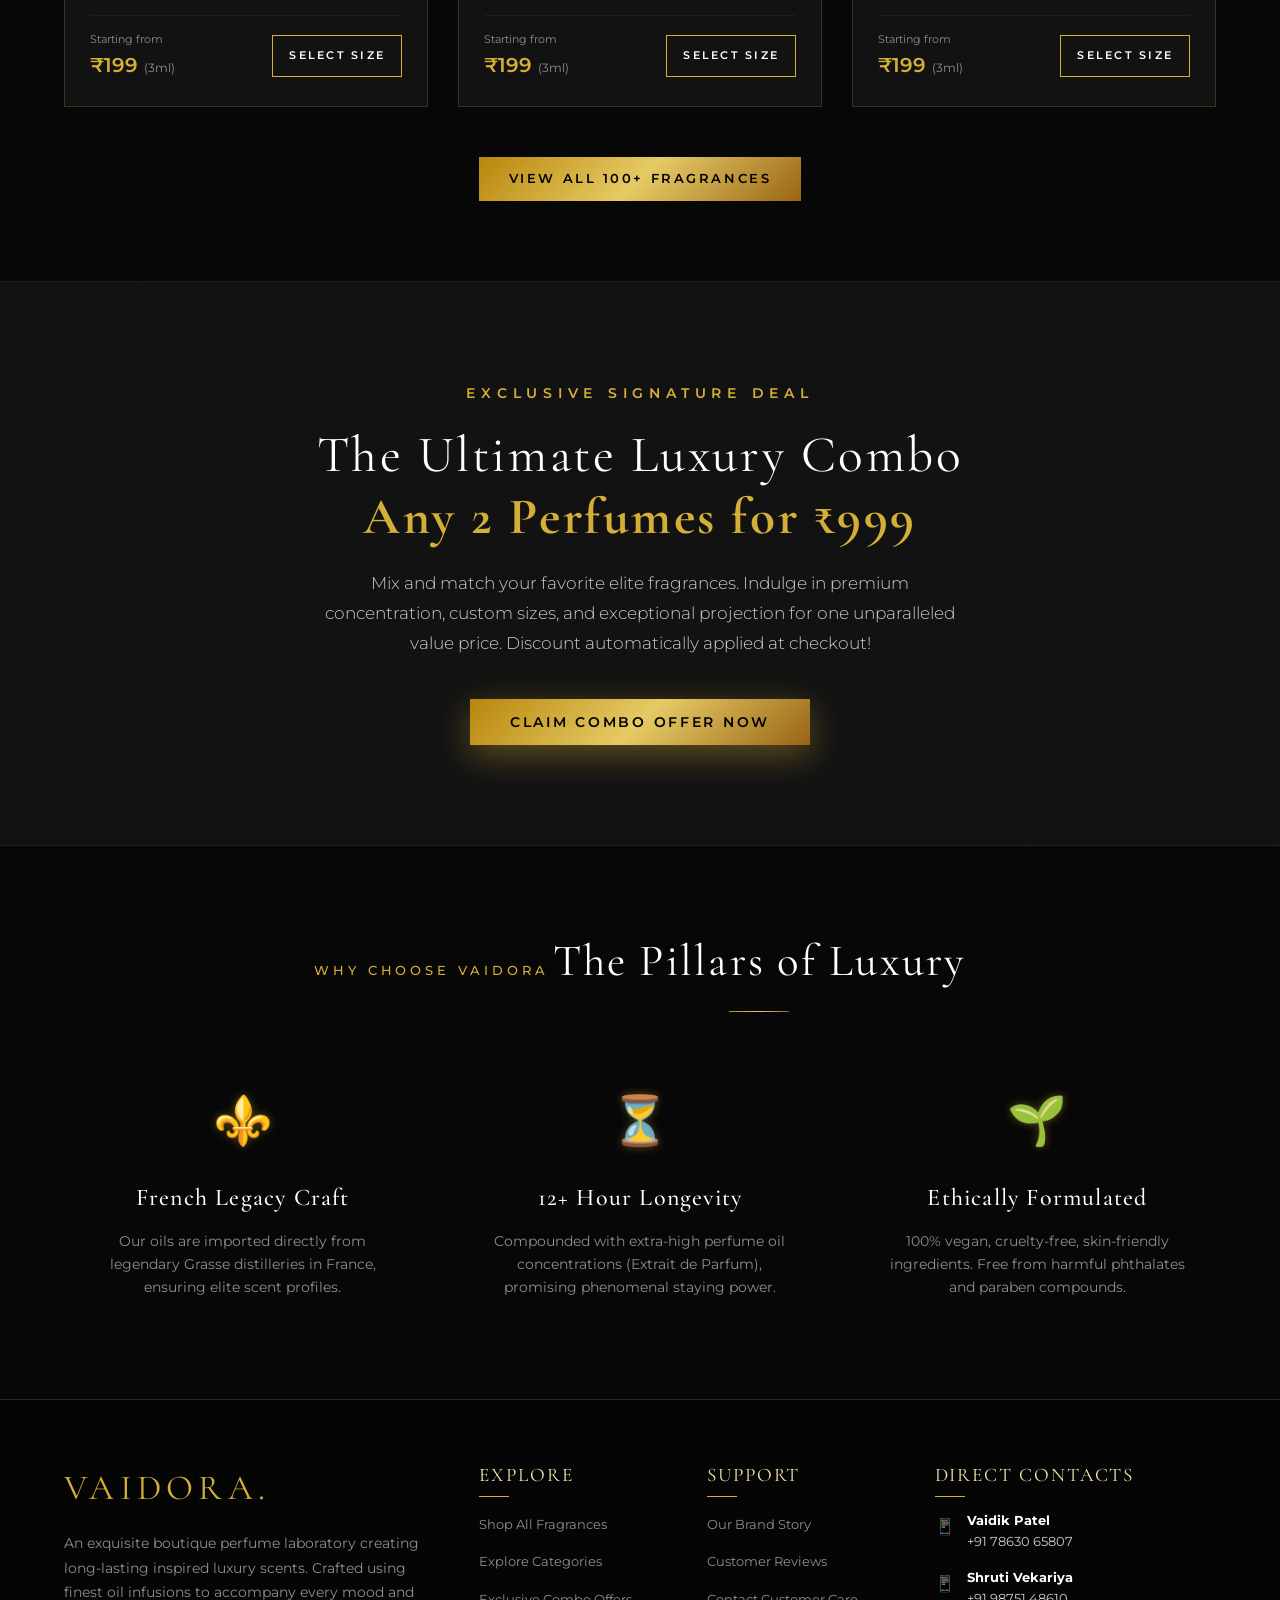
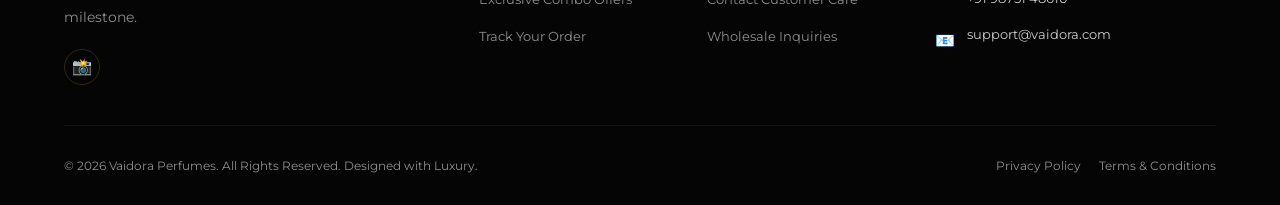
==== commit ed6257c0: "Optimize mobile responsiveness and touch targets site-wide" ====
--- a/index.html
+++ b/index.html
@@ -55,11 +55,11 @@
 
     <main>
         <!-- 1. Hero Section -->
-        <section class="section section-dark" style="padding: 100px 5% 60px; min-height: 85vh; display: flex; align-items: center; position: relative; overflow: hidden; border-bottom:1px solid var(--border-gold);">
+        <section class="section section-dark hero-section">
             <!-- Subtle Gold Radial Ambient Aura -->
             <div style="position: absolute; top: 50%; left: 50%; transform: translate(-50%, -50%); width: 80%; height: 80%; background: radial-gradient(circle, rgba(212, 175, 55, 0.05) 0%, transparent 65%); pointer-events: none; z-index: 1;"></div>
             
-            <div style="width: 100%; display: grid; grid-template-columns: 1.2fr 1fr; gap: 40px; align-items: center; z-index: 2;">
+            <div class="hero-grid">
                 <div class="hero-left">
                     <span style="font-size: 0.85rem; color: var(--gold); text-transform: uppercase; letter-spacing: 0.4em; font-weight: 600; display: block; margin-bottom: 20px;">Artisanal French Perfumery</span>
                     <h1 style="font-size: clamp(3rem, 5vw, 4.8rem); line-height: 1.1; margin-bottom: 25px; color: var(--text-primary);">
@@ -132,7 +132,7 @@
             </div>
 
             <!-- Hand-crafted premium products catalog preview -->
-            <div style="display: grid; grid-template-columns: repeat(auto-fit, minmax(300px, 1fr)); gap: 30px; margin-bottom: 50px;">
+            <div class="featured-grid">
                 <!-- Product Card 1: Gold Royale -->
                 <div style="background: var(--bg-card); border: 1px solid var(--border-gold); padding: 25px; display: flex; flex-direction: column; justify-content: space-between; transition: var(--transition-smooth); position:relative;" onmouseover="this.style.borderColor='var(--gold)';" onmouseout="this.style.borderColor='var(--border-gold)';">
                     <span style="position: absolute; top: 15px; left: 15px; background: var(--gold-gradient); color: #000; font-size: 0.65rem; font-weight: 700; padding: 4px 10px; letter-spacing: 0.1em; text-transform: uppercase;">Best Seller</span>
--- a/style.css
+++ b/style.css
@@ -1097,34 +1097,143 @@
 }
 
 /* Responsiveness adjustments */
+/* 
+   ==========================================================================
+   ADVANCED LUXURY RESPONSIVENESS & MOBILE UX ENGINE
+   ==========================================================================
+*/
+
+/* --- 1. Global Responsive Structural Components --- */
+.hero-section {
+    padding: 100px 5% 60px;
+    min-height: 85vh;
+    display: flex;
+    align-items: center;
+    position: relative;
+    overflow: hidden;
+    border-bottom: 1px solid var(--border-gold);
+}
+
+.hero-grid {
+    width: 100%;
+    display: grid;
+    grid-template-columns: 1.2fr 1fr;
+    gap: 40px;
+    align-items: center;
+    z-index: 2;
+}
+
+.featured-grid {
+    display: grid;
+    grid-template-columns: repeat(auto-fit, minmax(290px, 1fr));
+    gap: 30px;
+    margin-bottom: 50px;
+}
+
+/* Base Form Control Touch Optimizations */
+.form-control, .btn, .qty-btn, .size-pill {
+    min-height: 42px;
+    touch-action: manipulation; /* Removes 300ms touch delay on mobile */
+}
+
+.qty-control {
+    min-height: 38px;
+}
+
+.qty-btn {
+    min-height: 36px;
+}
+
+/* Ensure no elements overflow the layout */
+img, video, iframe, svg, div, section, main, body, html {
+    max-width: 100%;
+    box-sizing: border-box;
+}
+
+html, body {
+    overflow-x: hidden !important;
+    width: 100% !important;
+}
+
+/* --- 2. Tablet Responsiveness (max-width: 992px) --- */
 @media (max-width: 992px) {
+    /* Layouts */
+    .hero-grid {
+        grid-template-columns: 1fr;
+        gap: 50px;
+        text-align: center;
+    }
+    
+    .hero-section {
+        padding: 120px 20px 60px;
+        min-height: auto;
+    }
+    
+    .hero-left {
+        display: flex;
+        flex-direction: column;
+        align-items: center;
+    }
+    
+    .hero-left p {
+        margin: 0 auto 30px !important;
+    }
+    
     .footer-grid {
         grid-template-columns: 1fr 1fr;
-    }
-}
-
+        gap: 30px;
+    }
+    
+    .shop-container {
+        grid-template-columns: 1fr;
+        gap: 30px;
+        padding: 30px 15px;
+    }
+    
+    .filter-sidebar {
+        position: relative;
+        top: 0;
+        width: 100%;
+        margin-bottom: 10px;
+    }
+}
+
+/* --- 3. Medium Phones & General Mobile (max-width: 768px) --- */
 @media (max-width: 768px) {
     header {
-        padding: 0 20px;
+        padding: 0 16px;
+        height: 70px;
+    }
+    
+    header.scrolled {
+        height: 65px;
     }
     
     .logo-text {
-        font-size: 1.4rem;
+        font-size: 1.35rem;
+        letter-spacing: 0.1em;
+    }
+    
+    .logo-container svg {
+        width: 32px !important;
+        height: 32px !important;
     }
     
     .nav-menu {
         position: fixed;
-        top: 80px;
+        top: 70px;
         left: -100%;
         width: 100%;
-        height: calc(100vh - 80px);
-        background: var(--bg-dark);
+        height: calc(100vh - 70px);
+        background: rgba(7, 7, 7, 0.98);
+        backdrop-filter: blur(15px);
+        -webkit-backdrop-filter: blur(15px);
         flex-direction: column;
         justify-content: flex-start;
-        padding-top: 50px;
-        gap: 30px;
+        padding: 40px 20px;
+        gap: 25px;
         transition: var(--transition-smooth);
-        border-top: 1px solid var(--border-dark);
+        border-top: 1px solid var(--border-gold);
     }
     
     .nav-menu.active {
@@ -1147,8 +1256,37 @@
         transform: translateY(-8px) rotate(-45deg);
     }
     
+    .header-actions {
+        gap: 10px;
+    }
+    
+    .icon-btn {
+        width: 36px;
+        height: 36px;
+        font-size: 1.1rem;
+    }
+    
+    .section {
+        padding: 50px 15px;
+    }
+    
     .section-title {
-        font-size: 2.2rem;
+        font-size: 2.1rem;
+    }
+    
+    .about-story-row {
+        grid-template-columns: 1fr;
+        gap: 30px;
+    }
+    
+    .about-image-frame {
+        aspect-ratio: 1.3;
+        padding: 10px;
+    }
+    
+    .about-image-frame svg {
+        width: 110px !important;
+        height: 110px !important;
     }
     
     .footer-grid {
@@ -1166,4 +1304,170 @@
         grid-template-columns: 1fr;
         gap: 10px;
     }
-}
+    
+    /* Dynamic Side Drawers: adjust sizes to fill mobile viewport */
+    .drawer {
+        width: 100vw;
+        right: -100vw;
+        border-left: none;
+    }
+    
+    .drawer.active {
+        right: 0;
+    }
+    
+    .drawer-left {
+        left: -100vw;
+        right: auto;
+        border-right: none;
+    }
+    
+    .drawer-left.active {
+        left: 0;
+    }
+    
+    .drawer-header {
+        padding: 15px;
+    }
+    
+    .drawer-content {
+        padding: 15px;
+    }
+    
+    .drawer-footer {
+        padding: 15px;
+    }
+    
+    /* Modal responsive updates */
+    .modal-box {
+        max-height: 95vh;
+        width: 100%;
+        margin: 10px;
+    }
+    
+    .modal-body {
+        padding: 20px;
+    }
+    
+    .checkout-title {
+        font-size: 1.8rem;
+        margin-bottom: 20px;
+    }
+}
+
+/* --- 4. Micro Phones & Narrow Layouts (max-width: 480px) --- */
+@media (max-width: 480px) {
+    /* Fonts & Headings */
+    h1 {
+        font-size: 2.2rem !important;
+    }
+    
+    .section-title {
+        font-size: 1.8rem !important;
+    }
+    
+    .editorial-quote {
+        font-size: 1.25rem;
+        padding-left: 12px;
+    }
+    
+    /* Containers Padding */
+    .section {
+        padding: 40px 10px !important;
+    }
+    
+    /* Featured and Products Grid */
+    .featured-grid,
+    .products-grid,
+    .categories-grid {
+        grid-template-columns: 1fr !important;
+        gap: 20px !important;
+        padding: 10px 0 !important;
+    }
+    
+    .product-card,
+    .category-card {
+        padding: 15px !important;
+        min-height: auto !important;
+    }
+    
+    .product-card-badge {
+        font-size: 0.55rem;
+        padding: 3px 8px;
+    }
+    
+    .notes-list {
+        padding: 8px 12px;
+        margin-bottom: 15px;
+    }
+    
+    /* Forms & Interactive controls scaling */
+    .form-row {
+        flex-direction: column;
+        gap: 0;
+    }
+    
+    .form-control {
+        font-size: 0.85rem;
+        padding: 10px 12px;
+    }
+    
+    .btn {
+        padding: 10px 20px;
+        font-size: 0.75rem;
+    }
+    
+    .size-picker {
+        gap: 6px;
+        margin-bottom: 15px;
+    }
+    
+    .size-pill {
+        padding: 4px 8px;
+        font-size: 0.7rem;
+    }
+    
+    /* Checkout & Tracking Panels */
+    .payment-option {
+        padding: 12px;
+    }
+    
+    .upi-panel {
+        padding: 15px;
+    }
+    
+    .upi-qr-placeholder {
+        width: 120px;
+        height: 120px;
+    }
+    
+    .tracking-box {
+        padding: 15px !important;
+    }
+    
+    .order-summary-details {
+        padding: 15px;
+    }
+    
+    .whatsapp-widget {
+        bottom: 20px;
+        right: 20px;
+        width: 50px;
+        height: 50px;
+        font-size: 1.6rem;
+    }
+    
+    /* Category grid details */
+    .category-desc {
+        margin-bottom: 20px;
+    }
+    
+    /* Custom toast alert box overrides */
+    .toast {
+        padding: 10px 20px;
+        font-size: 0.75rem;
+        bottom: 20px;
+        left: 10px;
+    }
+}
+
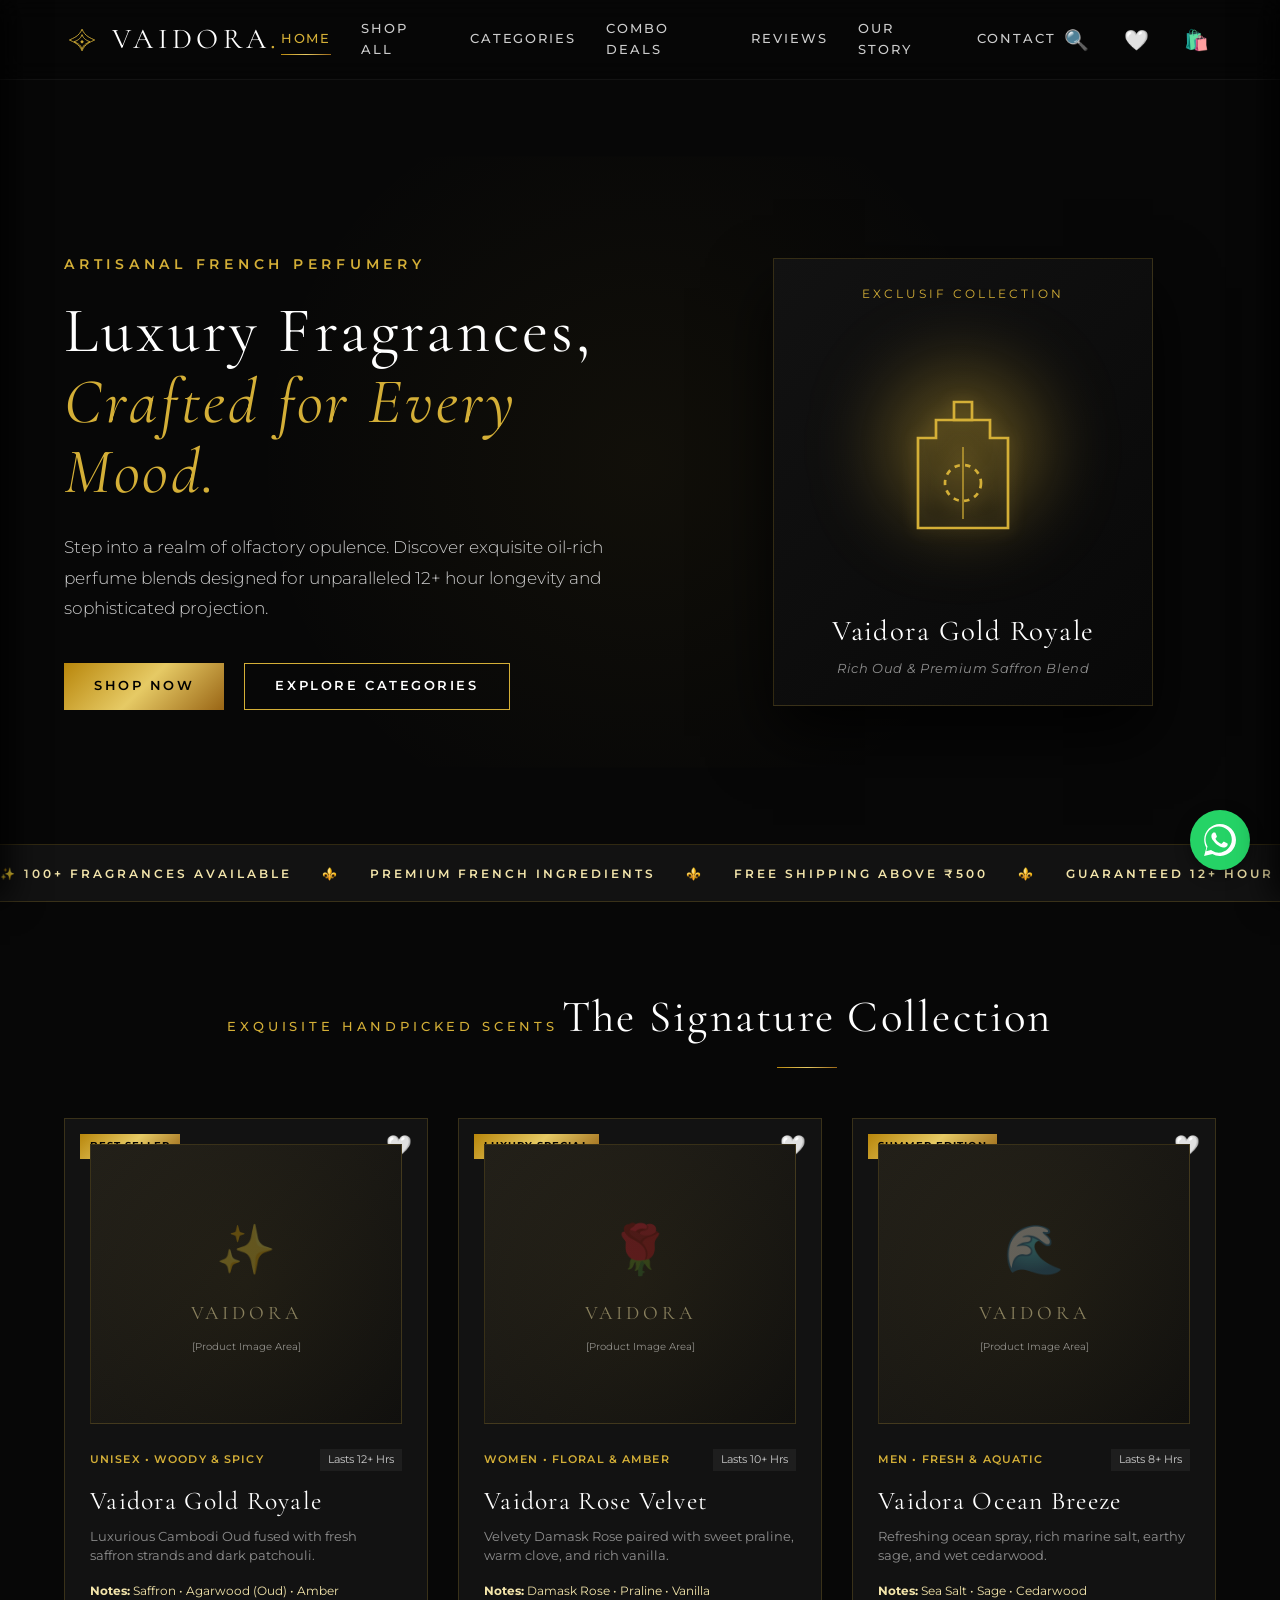
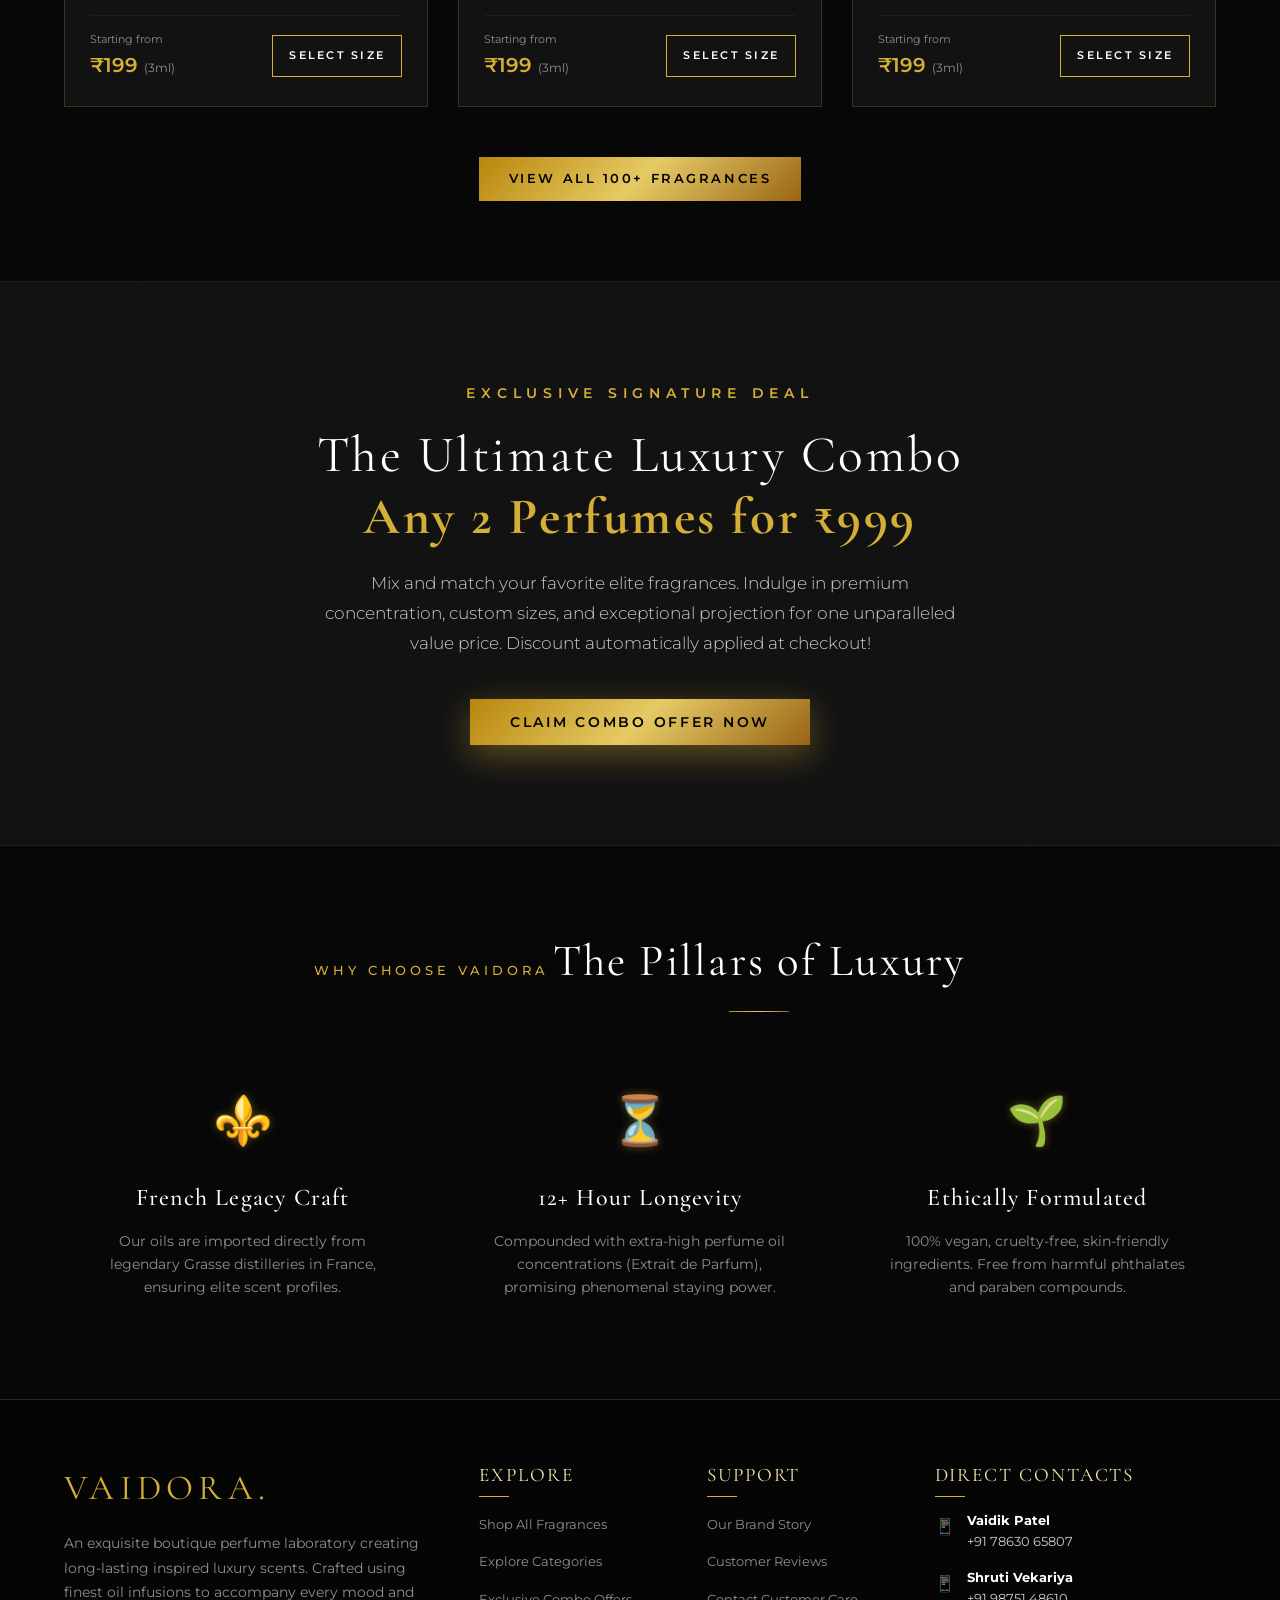
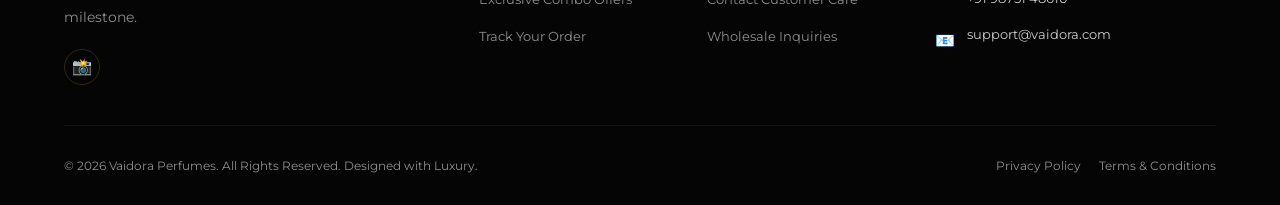
==== commit fe9abbc2: "Optimize hero title sizes, compact navbar, and stack CTA buttons vertically for premium mobile UX" ====
--- a/index.html
+++ b/index.html
@@ -61,15 +61,15 @@
             
             <div class="hero-grid">
                 <div class="hero-left">
-                    <span style="font-size: 0.85rem; color: var(--gold); text-transform: uppercase; letter-spacing: 0.4em; font-weight: 600; display: block; margin-bottom: 20px;">Artisanal French Perfumery</span>
-                    <h1 style="font-size: clamp(3rem, 5vw, 4.8rem); line-height: 1.1; margin-bottom: 25px; color: var(--text-primary);">
+                    <span class="hero-subtitle">Artisanal French Perfumery</span>
+                    <h1 class="hero-title">
                         Luxury Fragrances,<br>
                         <span style="color: var(--gold); font-style: italic;">Crafted for Every Mood.</span>
                     </h1>
-                    <p style="font-size: 1.05rem; color: var(--text-secondary); max-width: 550px; margin-bottom: 40px; font-weight: 300; line-height: 1.8;">
+                    <p class="hero-desc">
                         Step into a realm of olfactory opulence. Discover exquisite oil-rich perfume blends designed for unparalleled 12+ hour longevity and sophisticated projection.
                     </p>
-                    <div style="display: flex; gap: 20px; flex-wrap: wrap;">
+                    <div class="hero-buttons">
                         <a href="shop.html" class="btn btn-primary">Shop Now</a>
                         <a href="categories.html" class="btn btn-secondary">Explore Categories</a>
                     </div>
--- a/style.css
+++ b/style.css
@@ -1112,6 +1112,38 @@
     position: relative;
     overflow: hidden;
     border-bottom: 1px solid var(--border-gold);
+}
+
+.hero-subtitle {
+    font-size: 0.85rem;
+    color: var(--gold);
+    text-transform: uppercase;
+    letter-spacing: 0.35em;
+    font-weight: 600;
+    display: block;
+    margin-bottom: 20px;
+}
+
+.hero-title {
+    font-size: clamp(2.8rem, 5vw, 4.2rem);
+    line-height: 1.1;
+    margin-bottom: 25px;
+    color: var(--text-primary);
+}
+
+.hero-desc {
+    font-size: 1.05rem;
+    color: var(--text-secondary);
+    max-width: 550px;
+    margin-bottom: 40px;
+    font-weight: 300;
+    line-height: 1.8;
+}
+
+.hero-buttons {
+    display: flex;
+    gap: 20px;
+    flex-wrap: wrap;
 }
 
 .hero-grid {
@@ -1357,9 +1389,96 @@
 
 /* --- 4. Micro Phones & Narrow Layouts (max-width: 480px) --- */
 @media (max-width: 480px) {
+    /* Compact Navbar Spacing and Scaling */
+    header {
+        padding: 0 12px !important;
+        height: 60px !important;
+    }
+    
+    header.scrolled {
+        height: 55px !important;
+    }
+    
+    .logo-container {
+        gap: 6px !important;
+    }
+    
+    .logo-text {
+        font-size: 1.15rem !important;
+        letter-spacing: 0.05em !important;
+    }
+    
+    .logo-container svg {
+        width: 26px !important;
+        height: 26px !important;
+    }
+    
+    .header-actions {
+        gap: 8px !important;
+    }
+    
+    .icon-btn {
+        width: 32px !important;
+        height: 32px !important;
+        font-size: 0.95rem !important;
+        background: rgba(255,255,255,0.02) !important;
+        border-color: rgba(212,175,55,0.1) !important;
+    }
+    
+    .badge {
+        width: 14px !important;
+        height: 14px !important;
+        font-size: 0.6rem !important;
+        top: 0px !important;
+        right: 0px !important;
+    }
+
     /* Fonts & Headings */
     h1 {
-        font-size: 2.2rem !important;
+        font-size: 1.85rem !important;
+        line-height: 1.25 !important;
+        letter-spacing: normal !important;
+    }
+    
+    .hero-subtitle {
+        font-size: 0.7rem !important;
+        letter-spacing: 0.15em !important;
+        margin-bottom: 12px !important;
+        padding: 0 4px !important;
+    }
+    
+    .hero-title {
+        font-size: 1.85rem !important;
+        line-height: 1.25 !important;
+        letter-spacing: -0.01em !important;
+        margin-bottom: 15px !important;
+    }
+    
+    .hero-desc {
+        font-size: 0.85rem !important;
+        line-height: 1.6 !important;
+        margin-bottom: 25px !important;
+        padding: 0 4px !important;
+    }
+    
+    /* Responsive stacked buttons */
+    .hero-buttons {
+        flex-direction: column !important;
+        align-items: center !important;
+        gap: 12px !important;
+        width: 100% !important;
+        padding: 0 4px !important;
+    }
+    
+    .hero-buttons .btn {
+        width: 100% !important;
+        max-width: 290px !important;
+        margin: 0 auto !important;
+        min-height: 44px !important; /* Premium finger tap target size */
+    }
+    
+    .section-title {
+        font-size: 1.8rem !important;
     }
     
     .section-title {
